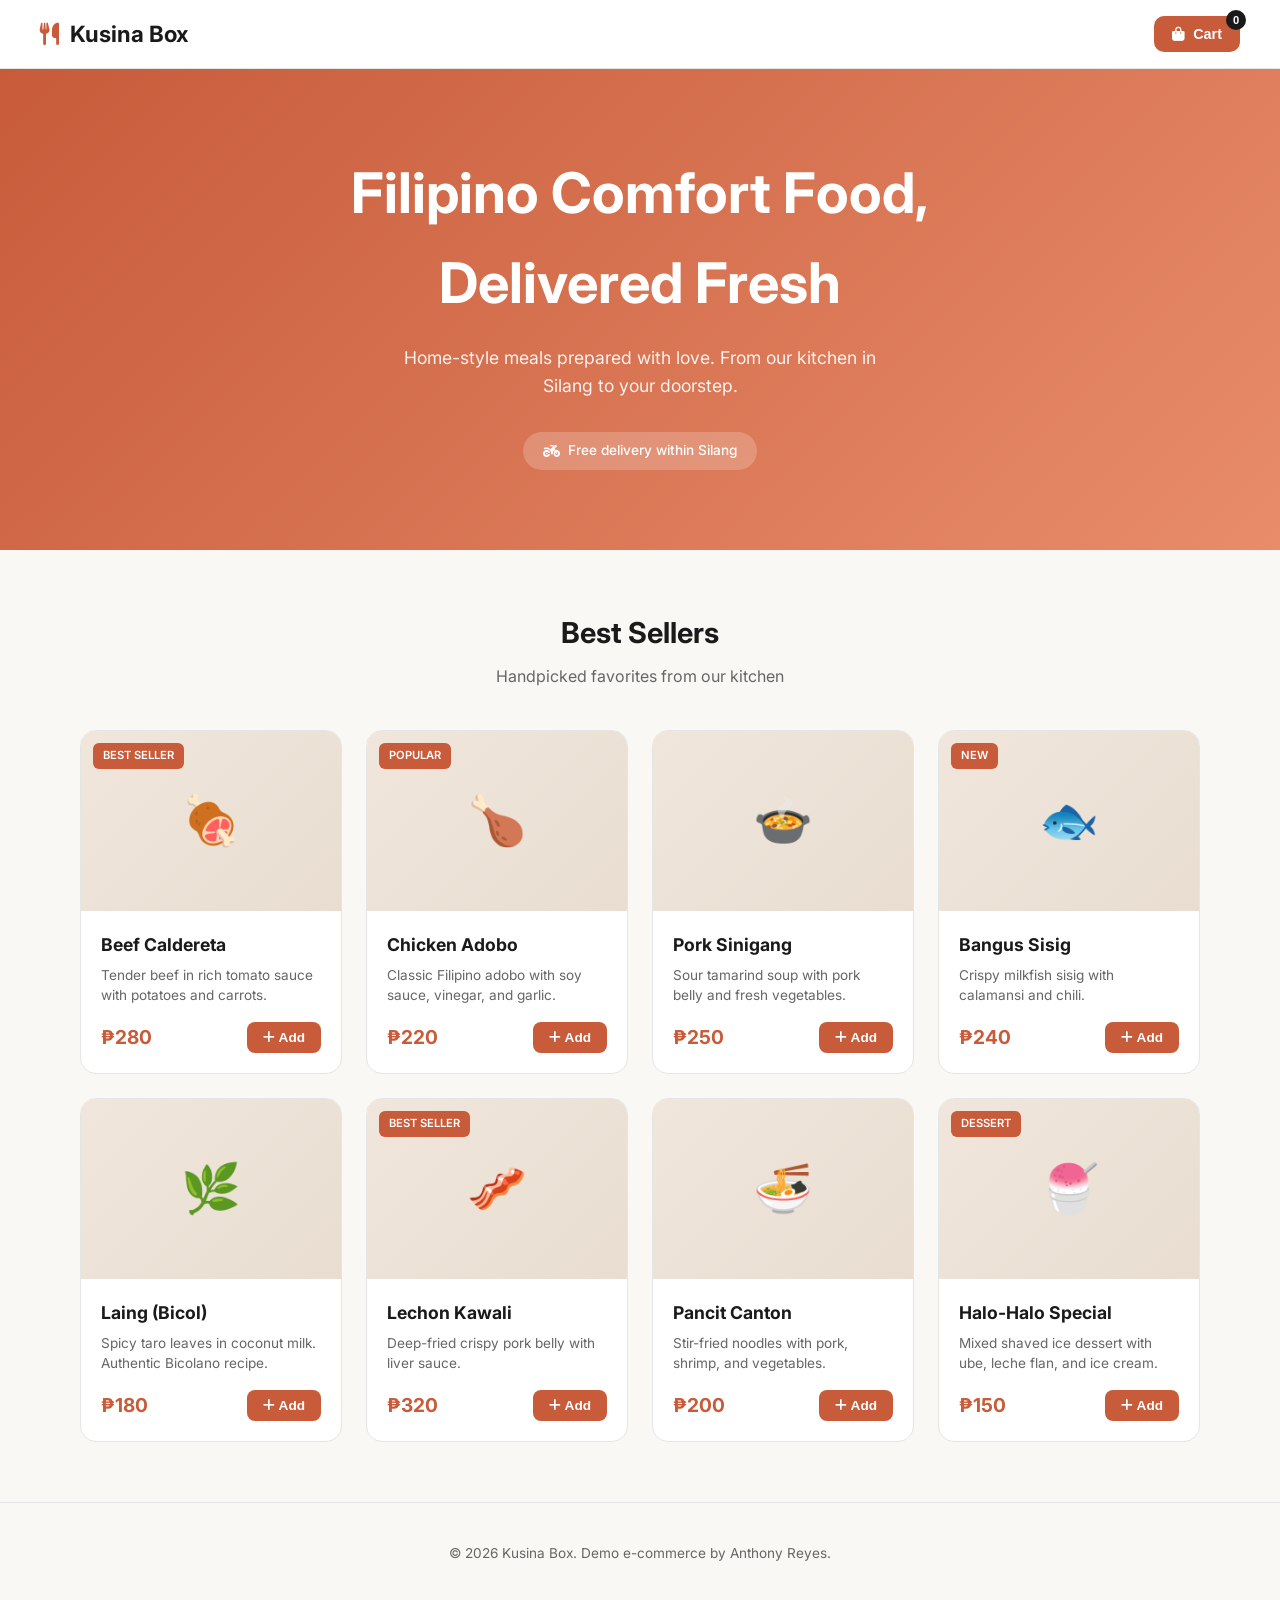
==== kusina-ph/index.html @ 21d53017 "Add 3 portfolio projects: Silang Brew, TaskFlow, Kusina Box" ====
<!DOCTYPE html>
<html lang="en">
<head>
    <meta charset="UTF-8">
    <meta name="viewport" content="width=device-width, initial-scale=1.0">
    <title>Kusina Box | Filipino Comfort Food Delivered</title>
    <link href="https://fonts.googleapis.com/css2?family=Inter:wght@300;400;500;600;700&display=swap" rel="stylesheet">
    <link rel="stylesheet" href="https://cdnjs.cloudflare.com/ajax/libs/font-awesome/6.5.1/css/all.min.css">
    <style>
        :root {
            --bg: #faf8f5;
            --card: #ffffff;
            --text: #1a1a1a;
            --text-muted: #666;
            --accent: #c75b3a;
            --accent-hover: #a84a2f;
            --border: #e5e5e5;
            --success: #22c55e;
        }
        * { margin: 0; padding: 0; box-sizing: border-box; }
        body {
            font-family: 'Inter', sans-serif;
            background: var(--bg);
            color: var(--text);
            line-height: 1.6;
        }

        /* Header */
        header {
            position: sticky;
            top: 0;
            z-index: 100;
            background: rgba(255,255,255,0.95);
            backdrop-filter: blur(10px);
            border-bottom: 1px solid var(--border);
            padding: 16px 40px;
            display: flex;
            justify-content: space-between;
            align-items: center;
        }
        .brand {
            font-size: 1.4rem;
            font-weight: 700;
            display: flex;
            align-items: center;
            gap: 10px;
        }
        .brand i { color: var(--accent); }
        .cart-btn {
            position: relative;
            padding: 10px 18px;
            background: var(--accent);
            color: white;
            border: none;
            border-radius: 10px;
            font-size: 0.9rem;
            font-weight: 600;
            cursor: pointer;
            display: flex;
            align-items: center;
            gap: 8px;
            transition: all 0.3s;
        }
        .cart-btn:hover { background: var(--accent-hover); transform: translateY(-1px); }
        .cart-count {
            position: absolute;
            top: -6px; right: -6px;
            width: 20px; height: 20px;
            background: #1a1a1a;
            color: white;
            border-radius: 50%;
            font-size: 0.7rem;
            display: flex;
            align-items: center;
            justify-content: center;
            font-weight: 700;
        }

        /* Hero */
        .hero {
            background: linear-gradient(135deg, #c75b3a 0%, #e88c6a 100%);
            color: white;
            padding: 80px 40px;
            text-align: center;
        }
        .hero h1 {
            font-size: clamp(2rem, 5vw, 3.5rem);
            margin-bottom: 16px;
        }
        .hero p {
            font-size: 1.1rem;
            opacity: 0.9;
            max-width: 500px;
            margin: 0 auto 32px;
        }
        .hero-badge {
            display: inline-flex;
            align-items: center;
            gap: 8px;
            background: rgba(255,255,255,0.2);
            padding: 8px 20px;
            border-radius: 50px;
            font-size: 0.85rem;
            font-weight: 500;
        }

        /* Products */
        .products {
            padding: 60px 40px;
            max-width: 1200px;
            margin: 0 auto;
        }
        .section-title {
            font-size: 1.8rem;
            margin-bottom: 8px;
            text-align: center;
        }
        .section-sub {
            color: var(--text-muted);
            text-align: center;
            margin-bottom: 40px;
        }
        .product-grid {
            display: grid;
            grid-template-columns: repeat(auto-fill, minmax(260px, 1fr));
            gap: 24px;
        }
        .product-card {
            background: var(--card);
            border: 1px solid var(--border);
            border-radius: 16px;
            overflow: hidden;
            transition: all 0.3s;
        }
        .product-card:hover {
            transform: translateY(-4px);
            box-shadow: 0 12px 30px rgba(0,0,0,0.08);
        }
        .product-img {
            height: 180px;
            background: linear-gradient(135deg, #f0e6dc, #e8ddd0);
            display: flex;
            align-items: center;
            justify-content: center;
            font-size: 3rem;
            position: relative;
        }
        .product-tag {
            position: absolute;
            top: 12px; left: 12px;
            background: var(--accent);
            color: white;
            padding: 4px 10px;
            border-radius: 6px;
            font-size: 0.7rem;
            font-weight: 600;
            text-transform: uppercase;
        }
        .product-info { padding: 20px; }
        .product-info h3 {
            font-size: 1.1rem;
            margin-bottom: 6px;
        }
        .product-info p {
            font-size: 0.85rem;
            color: var(--text-muted);
            margin-bottom: 16px;
            line-height: 1.5;
        }
        .product-footer {
            display: flex;
            justify-content: space-between;
            align-items: center;
        }
        .price {
            font-size: 1.2rem;
            font-weight: 700;
            color: var(--accent);
        }
        .add-btn {
            padding: 8px 16px;
            background: var(--accent);
            color: white;
            border: none;
            border-radius: 8px;
            font-size: 0.85rem;
            font-weight: 600;
            cursor: pointer;
            transition: all 0.3s;
        }
        .add-btn:hover { background: var(--accent-hover); }
        .add-btn.added {
            background: var(--success);
            pointer-events: none;
        }

        /* Cart Sidebar */
        .cart-overlay {
            position: fixed;
            inset: 0;
            background: rgba(0,0,0,0.4);
            z-index: 200;
            opacity: 0;
            visibility: hidden;
            transition: all 0.3s;
        }
        .cart-overlay.active { opacity: 1; visibility: visible; }
        .cart-sidebar {
            position: fixed;
            top: 0; right: 0;
            width: 380px;
            max-width: 90vw;
            height: 100vh;
            background: white;
            z-index: 201;
            transform: translateX(100%);
            transition: transform 0.4s cubic-bezier(0.16, 1, 0.3, 1);
            display: flex;
            flex-direction: column;
        }
        .cart-sidebar.active { transform: translateX(0); }
        .cart-header {
            padding: 24px;
            border-bottom: 1px solid var(--border);
            display: flex;
            justify-content: space-between;
            align-items: center;
        }
        .cart-header h2 { font-size: 1.2rem; }
        .close-cart {
            width: 36px; height: 36px;
            border-radius: 50%;
            border: 1px solid var(--border);
            background: none;
            cursor: pointer;
            display: flex;
            align-items: center;
            justify-content: center;
            transition: all 0.3s;
        }
        .close-cart:hover { background: var(--bg); }
        .cart-items {
            flex: 1;
            overflow-y: auto;
            padding: 20px;
        }
        .cart-empty {
            text-align: center;
            padding: 60px 20px;
            color: var(--text-muted);
        }
        .cart-empty i { font-size: 3rem; margin-bottom: 16px; opacity: 0.4; }
        .cart-item {
            display: flex;
            gap: 14px;
            padding: 16px;
            background: var(--bg);
            border-radius: 12px;
            margin-bottom: 12px;
        }
        .cart-item-img {
            width: 60px; height: 60px;
            background: linear-gradient(135deg, #f0e6dc, #e8ddd0);
            border-radius: 10px;
            display: flex;
            align-items: center;
            justify-content: center;
            font-size: 1.5rem;
            flex-shrink: 0;
        }
        .cart-item-info { flex: 1; }
        .cart-item-info h4 { font-size: 0.95rem; margin-bottom: 4px; }
        .cart-item-info .item-price { color: var(--accent); font-weight: 600; font-size: 0.9rem; }
        .qty-controls {
            display: flex;
            align-items: center;
            gap: 10px;
            margin-top: 8px;
        }
        .qty-btn {
            width: 28px; height: 28px;
            border: 1px solid var(--border);
            background: white;
            border-radius: 6px;
            cursor: pointer;
            display: flex;
            align-items: center;
            justify-content: center;
            font-size: 0.8rem;
        }
        .qty-btn:hover { background: var(--bg); }
        .remove-btn {
            color: #ef4444;
            background: none;
            border: none;
            cursor: pointer;
            font-size: 0.8rem;
            margin-top: 4px;
        }
        .cart-footer {
            padding: 24px;
            border-top: 1px solid var(--border);
        }
        .cart-total {
            display: flex;
            justify-content: space-between;
            margin-bottom: 16px;
            font-size: 1.1rem;
            font-weight: 700;
        }
        .checkout-btn {
            width: 100%;
            padding: 14px;
            background: var(--accent);
            color: white;
            border: none;
            border-radius: 12px;
            font-size: 1rem;
            font-weight: 600;
            cursor: pointer;
            transition: all 0.3s;
        }
        .checkout-btn:hover { background: var(--accent-hover); }

        /* Checkout Modal */
        .checkout-modal {
            position: fixed;
            inset: 0;
            z-index: 300;
            display: flex;
            align-items: center;
            justify-content: center;
            opacity: 0;
            visibility: hidden;
            transition: all 0.3s;
        }
        .checkout-modal.active { opacity: 1; visibility: visible; }
        .checkout-modal .overlay {
            position: absolute;
            inset: 0;
            background: rgba(0,0,0,0.5);
        }
        .checkout-content {
            position: relative;
            background: white;
            border-radius: 20px;
            width: 90%;
            max-width: 480px;
            max-height: 90vh;
            overflow-y: auto;
            padding: 32px;
            transform: scale(0.95);
            transition: transform 0.3s;
        }
        .checkout-modal.active .checkout-content { transform: scale(1); }
        .checkout-content h2 { margin-bottom: 24px; }
        .form-group {
            margin-bottom: 16px;
        }
        .form-group label {
            display: block;
            font-size: 0.85rem;
            font-weight: 500;
            margin-bottom: 6px;
            color: var(--text-muted);
        }
        .form-group input {
            width: 100%;
            padding: 12px 14px;
            border: 1px solid var(--border);
            border-radius: 10px;
            font-size: 1rem;
            outline: none;
            transition: border-color 0.3s;
        }
        .form-group input:focus { border-color: var(--accent); }
        .form-row {
            display: grid;
            grid-template-columns: 1fr 1fr;
            gap: 12px;
        }
        .success-msg {
            text-align: center;
            padding: 40px 20px;
        }
        .success-msg i {
            font-size: 4rem;
            color: var(--success);
            margin-bottom: 16px;
        }
        .success-msg h3 { margin-bottom: 8px; }
        .success-msg p { color: var(--text-muted); }

        footer {
            text-align: center;
            padding: 40px;
            color: var(--text-muted);
            font-size: 0.85rem;
            border-top: 1px solid var(--border);
        }

        @media (max-width: 640px) {
            header { padding: 16px 20px; }
            .hero { padding: 60px 20px; }
            .products { padding: 40px 20px; }
            .form-row { grid-template-columns: 1fr; }
        }
    </style>
<base target="_blank">
</head>
<body>
    <header>
        <div class="brand"><i class="fas fa-utensils"></i> Kusina Box</div>
        <button class="cart-btn" onclick="toggleCart()">
            <i class="fas fa-shopping-bag"></i>
            <span>Cart</span>
            <span class="cart-count" id="cartCount">0</span>
        </button>
    </header>

    <section class="hero">
        <h1>Filipino Comfort Food,<br>Delivered Fresh</h1>
        <p>Home-style meals prepared with love. From our kitchen in Silang to your doorstep.</p>
        <div class="hero-badge">
            <i class="fas fa-motorcycle"></i> Free delivery within Silang
        </div>
    </section>

    <section class="products">
        <h2 class="section-title">Best Sellers</h2>
        <p class="section-sub">Handpicked favorites from our kitchen</p>
        <div class="product-grid" id="productGrid"></div>
    </section>

    <footer>
        <p>© 2026 Kusina Box. Demo e-commerce by Anthony Reyes.</p>
    </footer>

    <!-- Cart Sidebar -->
    <div class="cart-overlay" id="cartOverlay" onclick="toggleCart()"></div>
    <div class="cart-sidebar" id="cartSidebar">
        <div class="cart-header">
            <h2>Your Order</h2>
            <button class="close-cart" onclick="toggleCart()"><i class="fas fa-times"></i></button>
        </div>
        <div class="cart-items" id="cartItems">
            <div class="cart-empty">
                <i class="fas fa-shopping-basket"></i>
                <p>Your cart is empty</p>
            </div>
        </div>
        <div class="cart-footer" id="cartFooter" style="display:none;">
            <div class="cart-total">
                <span>Total</span>
                <span id="cartTotal">₱0</span>
            </div>
            <button class="checkout-btn" onclick="openCheckout()">Proceed to Checkout</button>
        </div>
    </div>

    <!-- Checkout Modal -->
    <div class="checkout-modal" id="checkoutModal">
        <div class="overlay" onclick="closeCheckout()"></div>
        <div class="checkout-content" id="checkoutContent">
            <h2>Checkout</h2>
            <form id="checkoutForm" onsubmit="placeOrder(event)">
                <div class="form-group">
                    <label>Full Name</label>
                    <input type="text" required placeholder="Juan Dela Cruz">
                </div>
                <div class="form-group">
                    <label>Phone Number</label>
                    <input type="tel" required placeholder="0917 123 4567">
                </div>
                <div class="form-group">
                    <label>Delivery Address</label>
                    <input type="text" required placeholder="Brgy. Balite, Silang, Cavite">
                </div>
                <div class="form-row">
                    <div class="form-group">
                        <label>City</label>
                        <input type="text" value="Silang" readonly>
                    </div>
                    <div class="form-group">
                        <label>Postal Code</label>
                        <input type="text" placeholder="4118">
                    </div>
                </div>
                <button type="submit" class="checkout-btn" style="margin-top:8px;">Place Order</button>
            </form>
        </div>
    </div>

    <script>
        const products = [
            { id: 1, name: 'Beef Caldereta', desc: 'Tender beef in rich tomato sauce with potatoes and carrots.', price: 280, icon: '🍖', tag: 'Best Seller' },
            { id: 2, name: 'Chicken Adobo', desc: 'Classic Filipino adobo with soy sauce, vinegar, and garlic.', price: 220, icon: '🍗', tag: 'Popular' },
            { id: 3, name: 'Pork Sinigang', desc: 'Sour tamarind soup with pork belly and fresh vegetables.', price: 250, icon: '🍲', tag: null },
            { id: 4, name: 'Bangus Sisig', desc: 'Crispy milkfish sisig with calamansi and chili.', price: 240, icon: '🐟', tag: 'New' },
            { id: 5, name: 'Laing (Bicol)', desc: 'Spicy taro leaves in coconut milk. Authentic Bicolano recipe.', price: 180, icon: '🌿', tag: null },
            { id: 6, name: 'Lechon Kawali', desc: 'Deep-fried crispy pork belly with liver sauce.', price: 320, icon: '🥓', tag: 'Best Seller' },
            { id: 7, name: 'Pancit Canton', desc: 'Stir-fried noodles with pork, shrimp, and vegetables.', price: 200, icon: '🍜', tag: null },
            { id: 8, name: 'Halo-Halo Special', desc: 'Mixed shaved ice dessert with ube, leche flan, and ice cream.', price: 150, icon: '🍧', tag: 'Dessert' }
        ];

        let cart = JSON.parse(localStorage.getItem('kusina_cart')) || [];

        function saveCart() {
            localStorage.setItem('kusina_cart', JSON.stringify(cart));
        }

        function renderProducts() {
            const grid = document.getElementById('productGrid');
            grid.innerHTML = products.map(p => {
                const inCart = cart.find(c => c.id === p.id);
                return `
                    <div class="product-card">
                        <div class="product-img">
                            ${p.tag ? `<span class="product-tag">${p.tag}</span>` : ''}
                            <span style="font-size:3rem;">${p.icon}</span>
                        </div>
                        <div class="product-info">
                            <h3>${p.name}</h3>
                            <p>${p.desc}</p>
                            <div class="product-footer">
                                <span class="price">₱${p.price}</span>
                                <button class="add-btn ${inCart ? 'added' : ''}" onclick="addToCart(${p.id})" id="btn-${p.id}">
                                    ${inCart ? '<i class="fas fa-check"></i> Added' : '<i class="fas fa-plus"></i> Add'}
                                </button>
                            </div>
                        </div>
                    </div>
                `;
            }).join('');
        }

        function addToCart(id) {
            const product = products.find(p => p.id === id);
            const existing = cart.find(c => c.id === id);
            if (existing) {
                existing.qty++;
            } else {
                cart.push({ ...product, qty: 1 });
            }
            saveCart();
            updateCartUI();
            const btn = document.getElementById(`btn-${id}`);
            btn.classList.add('added');
            btn.innerHTML = '<i class="fas fa-check"></i> Added';
        }

        function updateQty(id, change) {
            const item = cart.find(c => c.id === id);
            if (item) {
                item.qty += change;
                if (item.qty <= 0) {
                    cart = cart.filter(c => c.id !== id);
                    const btn = document.getElementById(`btn-${id}`);
                    if (btn) {
                        btn.classList.remove('added');
                        btn.innerHTML = '<i class="fas fa-plus"></i> Add';
                    }
                }
            }
            saveCart();
            updateCartUI();
        }

        function removeFromCart(id) {
            cart = cart.filter(c => c.id !== id);
            saveCart();
            updateCartUI();
            const btn = document.getElementById(`btn-${id}`);
            if (btn) {
                btn.classList.remove('added');
                btn.innerHTML = '<i class="fas fa-plus"></i> Add';
            }
        }

        function updateCartUI() {
            const count = cart.reduce((sum, c) => sum + c.qty, 0);
            document.getElementById('cartCount').textContent = count;

            const itemsContainer = document.getElementById('cartItems');
            const footer = document.getElementById('cartFooter');

            if (cart.length === 0) {
                itemsContainer.innerHTML = `
                    <div class="cart-empty">
                        <i class="fas fa-shopping-basket"></i>
                        <p>Your cart is empty</p>
                    </div>`;
                footer.style.display = 'none';
            } else {
                itemsContainer.innerHTML = cart.map(item => `
                    <div class="cart-item">
                        <div class="cart-item-img">${item.icon}</div>
                        <div class="cart-item-info">
                            <h4>${item.name}</h4>
                            <span class="item-price">₱${item.price * item.qty}</span>
                            <div class="qty-controls">
                                <button class="qty-btn" onclick="updateQty(${item.id}, -1)">−</button>
                                <span>${item.qty}</span>
                                <button class="qty-btn" onclick="updateQty(${item.id}, 1)">+</button>
                            </div>
                        </div>
                        <button class="remove-btn" onclick="removeFromCart(${item.id})"><i class="fas fa-trash"></i></button>
                    </div>
                `).join('');
                footer.style.display = 'block';
                const total = cart.reduce((sum, c) => sum + (c.price * c.qty), 0);
                document.getElementById('cartTotal').textContent = '₱' + total.toLocaleString();
            }
        }

        function toggleCart() {
            document.getElementById('cartOverlay').classList.toggle('active');
            document.getElementById('cartSidebar').classList.toggle('active');
        }

        function openCheckout() {
            toggleCart();
            document.getElementById('checkoutModal').classList.add('active');
        }

        function closeCheckout() {
            document.getElementById('checkoutModal').classList.remove('active');
            // Reset form
            document.getElementById('checkoutContent').innerHTML = `
                <h2>Checkout</h2>
                <form id="checkoutForm" onsubmit="placeOrder(event)">
                    <div class="form-group">
                        <label>Full Name</label>
                        <input type="text" required placeholder="Juan Dela Cruz">
                    </div>
                    <div class="form-group">
                        <label>Phone Number</label>
                        <input type="tel" required placeholder="0917 123 4567">
                    </div>
                    <div class="form-group">
                        <label>Delivery Address</label>
                        <input type="text" required placeholder="Brgy. Balite, Silang, Cavite">
                    </div>
                    <div class="form-row">
                        <div class="form-group">
                            <label>City</label>
                            <input type="text" value="Silang" readonly>
                        </div>
                        <div class="form-group">
                            <label>Postal Code</label>
                            <input type="text" placeholder="4118">
                        </div>
                    </div>
                    <button type="submit" class="checkout-btn" style="margin-top:8px;">Place Order</button>
                </form>
            `;
        }

        function placeOrder(e) {
            e.preventDefault();
            const total = cart.reduce((sum, c) => sum + (c.price * c.qty), 0);
            document.getElementById('checkoutContent').innerHTML = `
                <div class="success-msg">
                    <i class="fas fa-check-circle"></i>
                    <h3>Order Placed!</h3>
                    <p>Your ₱${total.toLocaleString()} order is being prepared.<br>Thank you for ordering from Kusina Box!</p>
                </div>
            `;
            cart = [];
            saveCart();
            updateCartUI();
            renderProducts();
            setTimeout(closeCheckout, 3000);
        }

        // Init
        renderProducts();
        updateCartUI();
    </script>
</body>
</html>
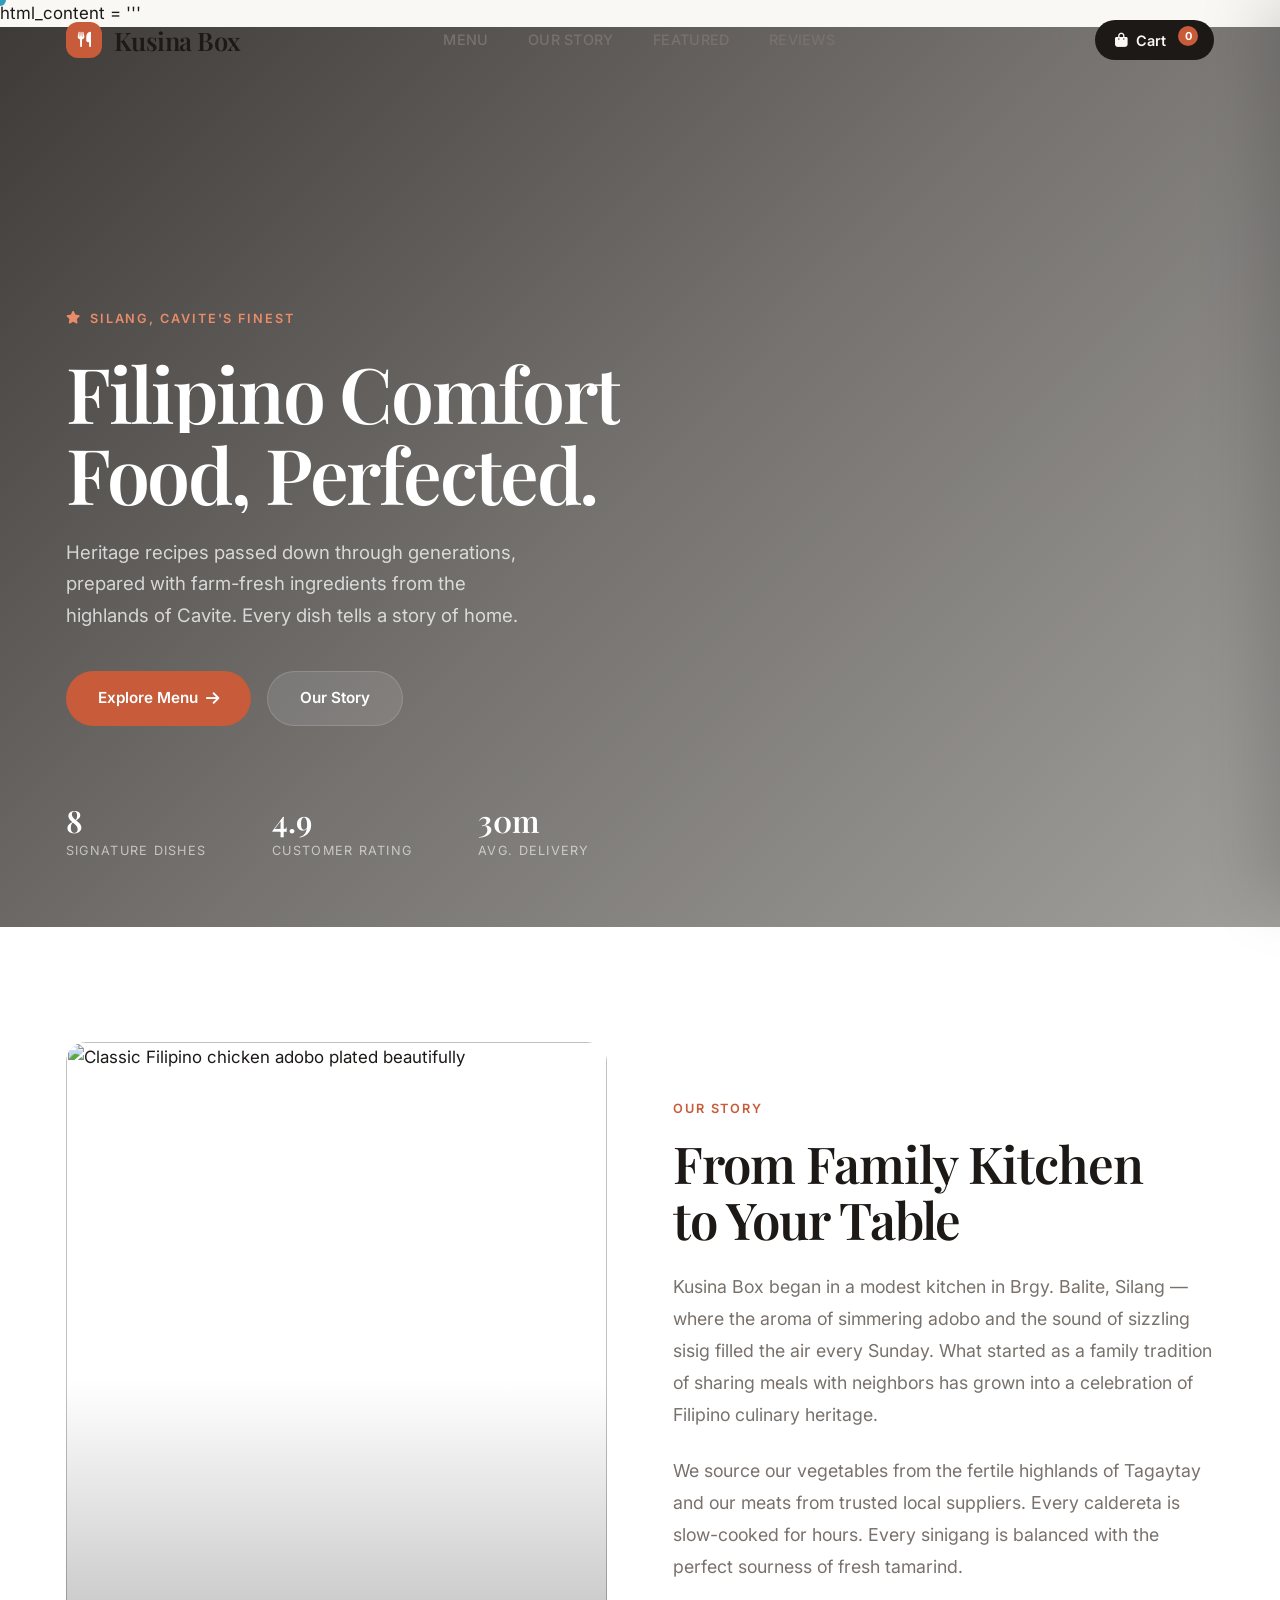
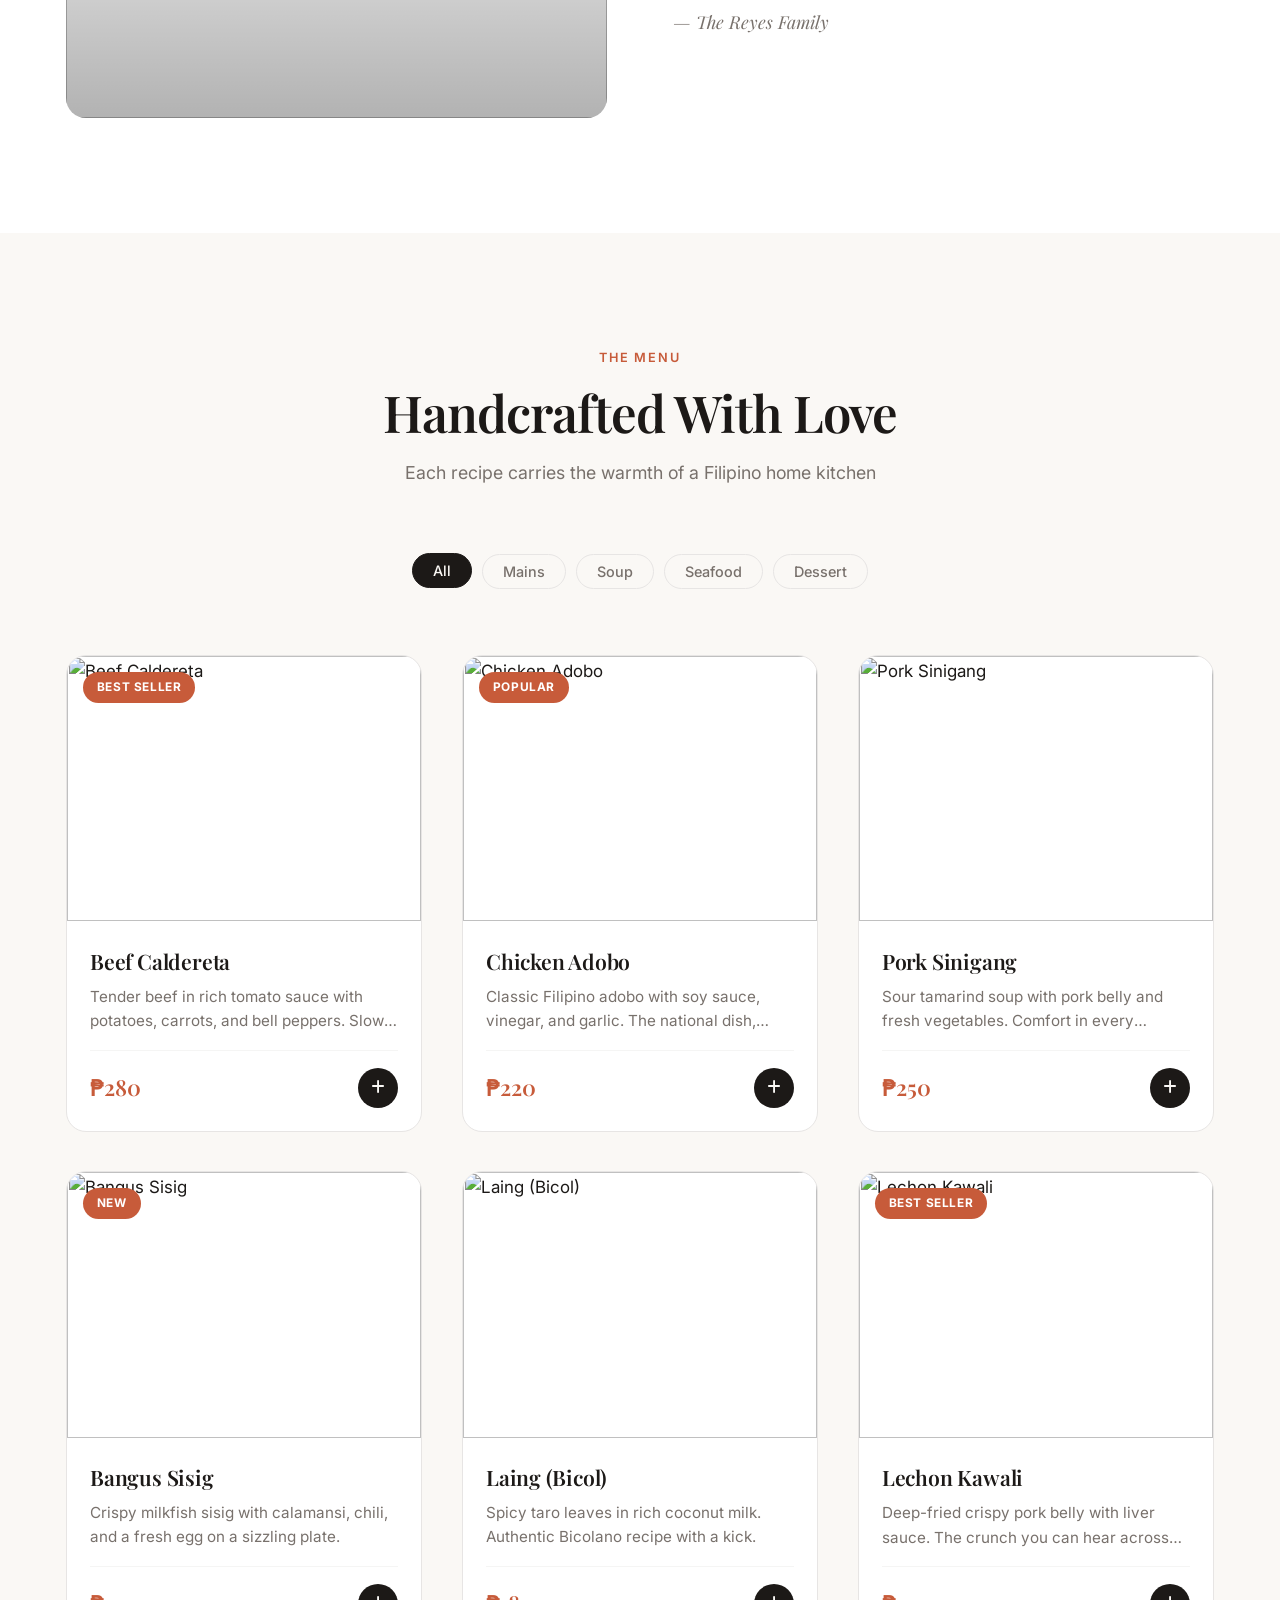
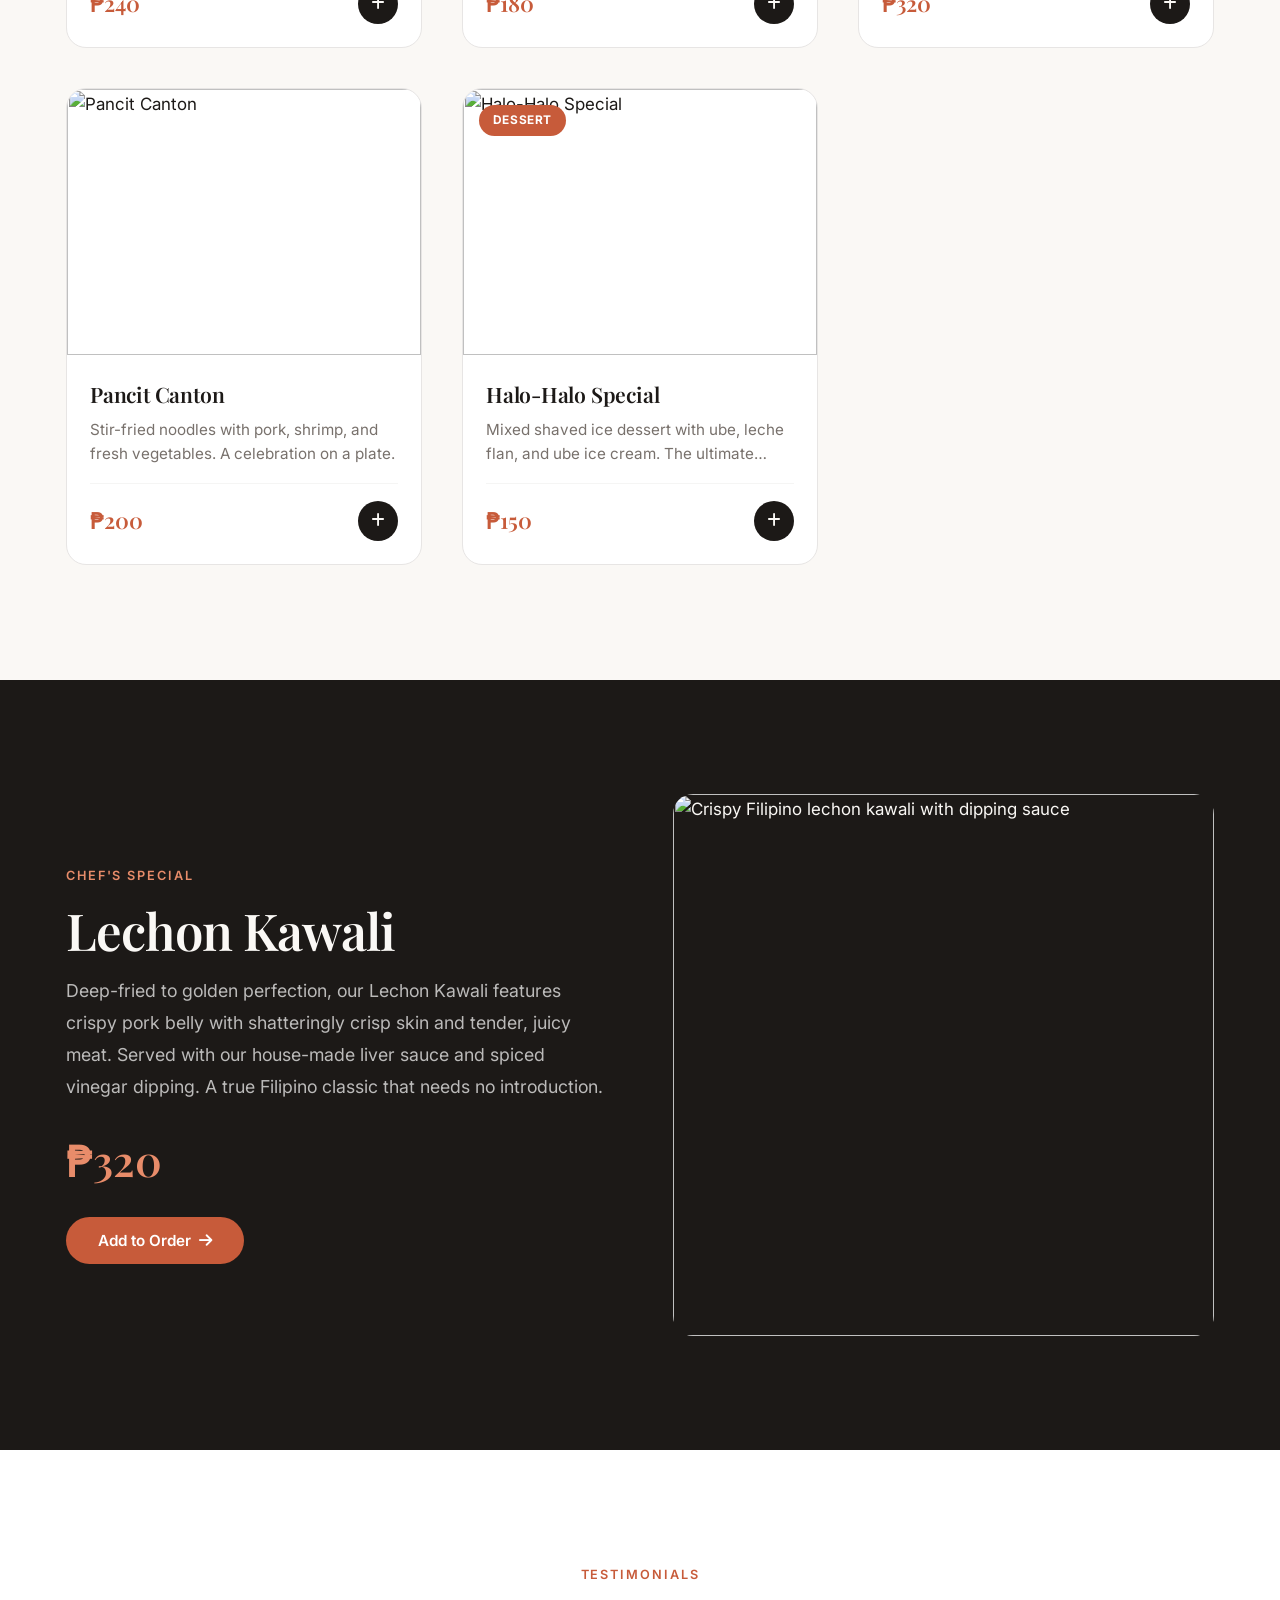
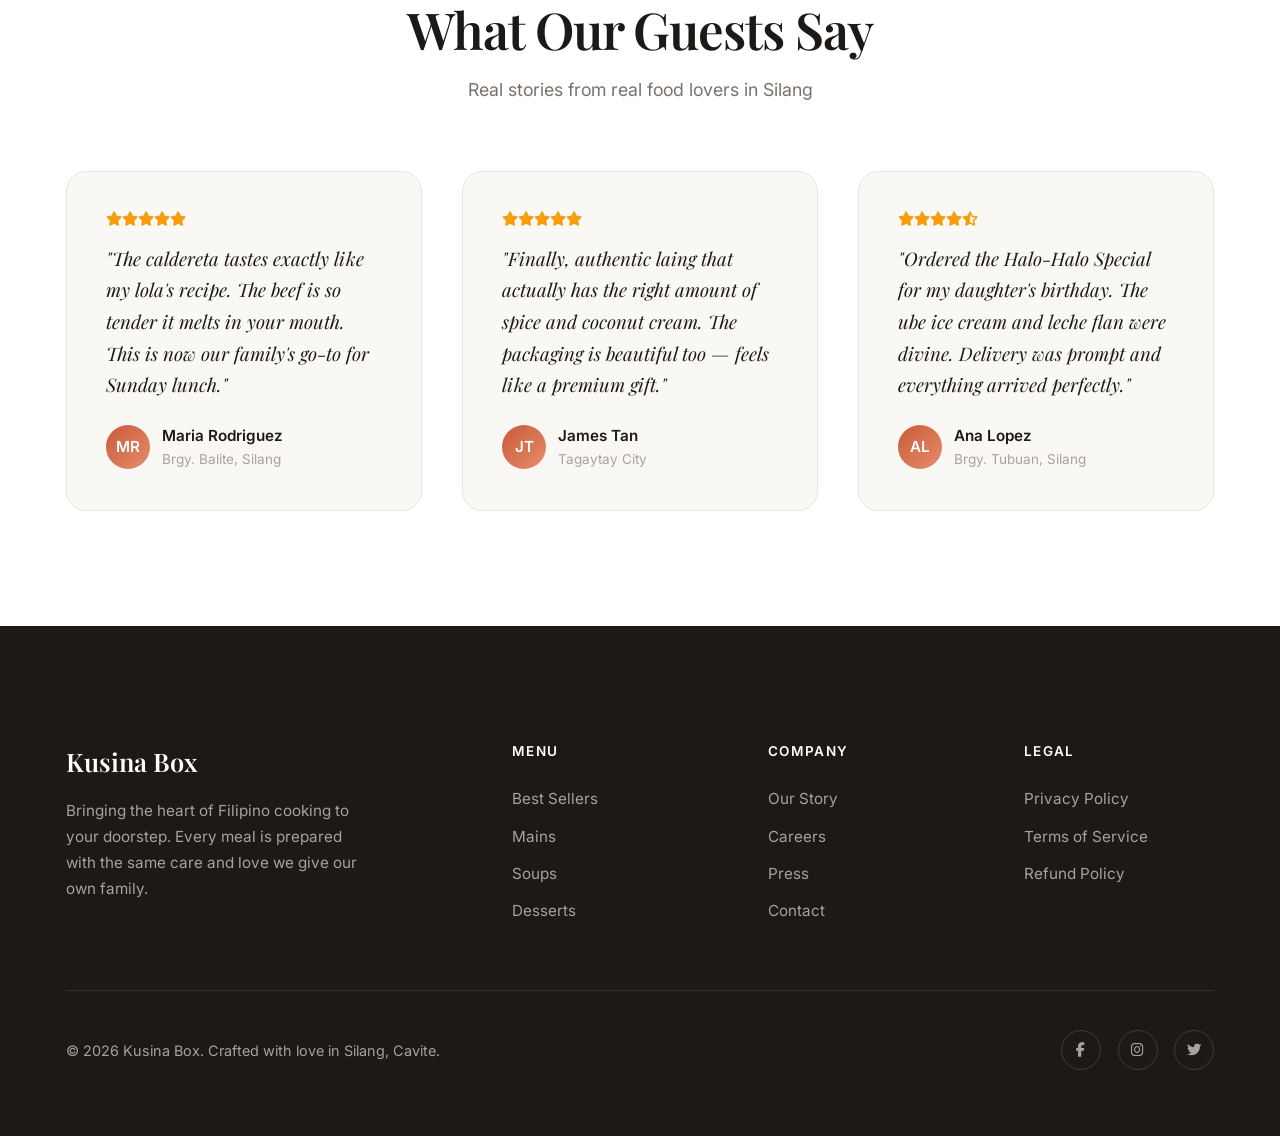
==== commit 03de68ef: "Update portfolio with 3 real projects + new modal data" ====
--- a/kusina-ph/index.html
+++ b/kusina-ph/index.html
@@ -1,328 +1,1393 @@
-<!DOCTYPE html>
-<html lang="en">
+
+html_content = '''<!DOCTYPE html>
+<html lang="en" data-theme="light">
 <head>
     <meta charset="UTF-8">
-    <meta name="viewport" content="width=device-width, initial-scale=1.0">
+    <meta name="viewport" content="width=device-width, initial-scale=1.0, viewport-fit=cover">
+    <meta name="description" content="Kusina Box — Authentic Filipino comfort food, crafted with heritage recipes and delivered fresh from Silang, Cavite.">
+    <meta name="theme-color" content="#c75b3a">
+    
+    <!-- Open Graph -->
+    <meta property="og:title" content="Kusina Box | Filipino Comfort Food Delivered">
+    <meta property="og:description" content="Heritage recipes from Silang, Cavite. Delivered fresh to your doorstep.">
+    <meta property="og:type" content="website">
+    <meta property="og:image" content="https://kimi-web-img.kimi.ai/img/panlasangpinoy.com/25393aef083e5f418d3b6730f402c0ee6dec27bb.jpg">
+    
     <title>Kusina Box | Filipino Comfort Food Delivered</title>
-    <link href="https://fonts.googleapis.com/css2?family=Inter:wght@300;400;500;600;700&display=swap" rel="stylesheet">
+    
+    <link rel="preconnect" href="https://fonts.googleapis.com">
+    <link rel="preconnect" href="https://fonts.gstatic.com" crossorigin>
+    <link href="https://fonts.googleapis.com/css2?family=Playfair+Display:ital,wght@0,400;0,500;0,600;0,700;1,400;1,500&family=Inter:wght@300;400;500;600;700&display=swap" rel="stylesheet">
     <link rel="stylesheet" href="https://cdnjs.cloudflare.com/ajax/libs/font-awesome/6.5.1/css/all.min.css">
+    
+    <script type="application/ld+json">
+    {
+        "@context": "https://schema.org",
+        "@type": "Restaurant",
+        "name": "Kusina Box",
+        "description": "Filipino comfort food delivery from Silang, Cavite",
+        "address": {
+            "@type": "PostalAddress",
+            "addressLocality": "Silang",
+            "addressRegion": "Cavite",
+            "addressCountry": "PH"
+        },
+        "servesCuisine": "Filipino",
+        "priceRange": "₱₱"
+    }
+    </script>
+    
     <style>
+        /* ─── DESIGN TOKENS ─── */
         :root {
-            --bg: #faf8f5;
-            --card: #ffffff;
-            --text: #1a1a1a;
-            --text-muted: #666;
-            --accent: #c75b3a;
-            --accent-hover: #a84a2f;
-            --border: #e5e5e5;
-            --success: #22c55e;
-        }
-        * { margin: 0; padding: 0; box-sizing: border-box; }
+            --font-serif: 'Playfair Display', Georgia, serif;
+            --font-sans: 'Inter', system-ui, sans-serif;
+            
+            --color-bg: #faf8f5;
+            --color-surface: #ffffff;
+            --color-surface-elevated: #ffffff;
+            --color-text: #1c1917;
+            --color-text-secondary: #78716c;
+            --color-text-muted: #a8a29e;
+            --color-accent: #c75b3a;
+            --color-accent-dark: #9c4221;
+            --color-accent-light: #e88c6a;
+            --color-border: #e7e5e4;
+            --color-border-subtle: #f5f5f4;
+            --color-success: #16a34a;
+            --color-error: #dc2626;
+            
+            --shadow-sm: 0 1px 2px 0 rgb(0 0 0 / 0.05);
+            --shadow-md: 0 4px 6px -1px rgb(0 0 0 / 0.05), 0 2px 4px -2px rgb(0 0 0 / 0.05);
+            --shadow-lg: 0 10px 15px -3px rgb(0 0 0 / 0.05), 0 4px 6px -4px rgb(0 0 0 / 0.05);
+            --shadow-xl: 0 20px 25px -5px rgb(0 0 0 / 0.08), 0 8px 10px -6px rgb(0 0 0 / 0.08);
+            --shadow-glow: 0 0 40px -10px var(--color-accent-light);
+            
+            --ease-out-expo: cubic-bezier(0.16, 1, 0.3, 1);
+            --ease-out-quart: cubic-bezier(0.25, 1, 0.5, 1);
+            --ease-in-out-circ: cubic-bezier(0.85, 0, 0.15, 1);
+            
+            --space-xs: clamp(0.5rem, 0.4rem + 0.25vw, 0.75rem);
+            --space-sm: clamp(0.75rem, 0.6rem + 0.5vw, 1rem);
+            --space-md: clamp(1rem, 0.8rem + 0.75vw, 1.5rem);
+            --space-lg: clamp(1.5rem, 1.2rem + 1.5vw, 2.5rem);
+            --space-xl: clamp(2.5rem, 2rem + 2.5vw, 5rem);
+            --space-2xl: clamp(4rem, 3rem + 5vw, 8rem);
+            
+            --radius-sm: 8px;
+            --radius-md: 12px;
+            --radius-lg: 20px;
+            --radius-xl: 28px;
+            --radius-full: 9999px;
+            
+            --header-height: 80px;
+        }
+        
+        [data-theme="dark"] {
+            --color-bg: #0c0a09;
+            --color-surface: #1c1917;
+            --color-surface-elevated: #292524;
+            --color-text: #fafaf9;
+            --color-text-secondary: #a8a29e;
+            --color-text-muted: #78716c;
+            --color-border: #292524;
+            --color-border-subtle: #1c1917;
+            --shadow-sm: 0 1px 2px 0 rgb(0 0 0 / 0.3);
+            --shadow-md: 0 4px 6px -1px rgb(0 0 0 / 0.4), 0 2px 4px -2px rgb(0 0 0 / 0.4);
+            --shadow-lg: 0 10px 15px -3px rgb(0 0 0 / 0.5), 0 4px 6px -4px rgb(0 0 0 / 0.5);
+            --shadow-xl: 0 20px 25px -5px rgb(0 0 0 / 0.6), 0 8px 10px -6px rgb(0 0 0 / 0.6);
+        }
+        
+        /* ─── RESET & BASE ─── */
+        *, *::before, *::after {
+            margin: 0;
+            padding: 0;
+            box-sizing: border-box;
+        }
+        
+        html {
+            scroll-behavior: smooth;
+            font-size: clamp(15px, 0.9rem + 0.2vw, 18px);
+            -webkit-font-smoothing: antialiased;
+            -moz-osx-font-smoothing: grayscale;
+            text-rendering: optimizeLegibility;
+        }
+        
         body {
-            font-family: 'Inter', sans-serif;
-            background: var(--bg);
-            color: var(--text);
+            font-family: var(--font-sans);
+            background: var(--color-bg);
+            color: var(--color-text);
             line-height: 1.6;
-        }
-
-        /* Header */
-        header {
-            position: sticky;
+            overflow-x: hidden;
+            min-height: 100vh;
+        }
+        
+        ::selection {
+            background: var(--color-accent);
+            color: white;
+        }
+        
+        img {
+            max-width: 100%;
+            height: auto;
+            display: block;
+        }
+        
+        a {
+            color: inherit;
+            text-decoration: none;
+        }
+        
+        button {
+            font-family: inherit;
+            cursor: pointer;
+            border: none;
+            background: none;
+        }
+        
+        /* ─── LOADING SCREEN ─── */
+        .loader {
+            position: fixed;
+            inset: 0;
+            z-index: 9999;
+            background: var(--color-bg);
+            display: flex;
+            flex-direction: column;
+            align-items: center;
+            justify-content: center;
+            gap: 24px;
+            transition: opacity 0.8s var(--ease-out-expo), visibility 0.8s;
+        }
+        
+        .loader.hidden {
+            opacity: 0;
+            visibility: hidden;
+            pointer-events: none;
+        }
+        
+        .loader-brand {
+            font-family: var(--font-serif);
+            font-size: 2.5rem;
+            font-weight: 600;
+            letter-spacing: -0.02em;
+            overflow: hidden;
+        }
+        
+        .loader-brand span {
+            display: inline-block;
+            animation: loaderReveal 0.8s var(--ease-out-expo) forwards;
+            opacity: 0;
+            transform: translateY(100%);
+        }
+        
+        .loader-brand span:nth-child(2) { animation-delay: 0.1s; }
+        .loader-brand span:nth-child(3) { animation-delay: 0.2s; }
+        
+        @keyframes loaderReveal {
+            to { opacity: 1; transform: translateY(0); }
+        }
+        
+        .loader-bar {
+            width: 120px;
+            height: 2px;
+            background: var(--color-border);
+            border-radius: var(--radius-full);
+            overflow: hidden;
+            position: relative;
+        }
+        
+        .loader-bar::after {
+            content: '';
+            position: absolute;
+            inset: 0;
+            background: var(--color-accent);
+            transform: translateX(-100%);
+            animation: loaderProgress 1.5s var(--ease-out-expo) forwards;
+        }
+        
+        @keyframes loaderProgress {
+            to { transform: translateX(0); }
+        }
+        
+        /* ─── CUSTOM CURSOR ─── */
+        .cursor {
+            position: fixed;
+            width: 12px;
+            height: 12px;
+            background: var(--color-accent);
+            border-radius: 50%;
+            pointer-events: none;
+            z-index: 10000;
+            mix-blend-mode: difference;
+            transition: transform 0.15s var(--ease-out-expo), width 0.3s, height 0.3s;
+            transform: translate(-50%, -50%);
+        }
+        
+        .cursor.expanded {
+            width: 48px;
+            height: 48px;
+            background: rgba(199, 91, 58, 0.15);
+            mix-blend-mode: normal;
+            border: 1.5px solid var(--color-accent);
+        }
+        
+        @media (pointer: coarse) {
+            .cursor { display: none; }
+        }
+        
+        /* ─── SCROLLBAR ─── */
+        ::-webkit-scrollbar { width: 8px; }
+        ::-webkit-scrollbar-track { background: transparent; }
+        ::-webkit-scrollbar-thumb {
+            background: var(--color-text-muted);
+            border-radius: var(--radius-full);
+        }
+        ::-webkit-scrollbar-thumb:hover { background: var(--color-text-secondary); }
+        
+        /* ─── HEADER ─── */
+        .site-header {
+            position: fixed;
             top: 0;
+            left: 0;
+            right: 0;
+            height: var(--header-height);
             z-index: 100;
-            background: rgba(255,255,255,0.95);
-            backdrop-filter: blur(10px);
-            border-bottom: 1px solid var(--border);
-            padding: 16px 40px;
-            display: flex;
+            display: flex;
+            align-items: center;
             justify-content: space-between;
-            align-items: center;
-        }
+            padding: 0 var(--space-xl);
+            transition: all 0.5s var(--ease-out-expo);
+        }
+        
+        .site-header.scrolled {
+            background: rgba(var(--color-surface-rgb, 255,255,255), 0.8);
+            backdrop-filter: blur(20px) saturate(1.8);
+            -webkit-backdrop-filter: blur(20px) saturate(1.8);
+            border-bottom: 1px solid var(--color-border-subtle);
+            height: 64px;
+        }
+        
+        [data-theme="dark"] .site-header.scrolled {
+            background: rgba(28, 25, 23, 0.85);
+        }
+        
         .brand {
-            font-size: 1.4rem;
-            font-weight: 700;
-            display: flex;
-            align-items: center;
-            gap: 10px;
-        }
-        .brand i { color: var(--accent); }
+            font-family: var(--font-serif);
+            font-size: 1.5rem;
+            font-weight: 600;
+            letter-spacing: -0.02em;
+            display: flex;
+            align-items: center;
+            gap: 12px;
+            position: relative;
+        }
+        
+        .brand-mark {
+            width: 36px;
+            height: 36px;
+            background: var(--color-accent);
+            border-radius: var(--radius-md);
+            display: flex;
+            align-items: center;
+            justify-content: center;
+            color: white;
+            font-size: 0.9rem;
+            transition: transform 0.5s var(--ease-out-expo);
+        }
+        
+        .brand:hover .brand-mark {
+            transform: rotate(-10deg) scale(1.1);
+        }
+        
+        .nav-links {
+            display: flex;
+            align-items: center;
+            gap: var(--space-lg);
+            list-style: none;
+        }
+        
+        .nav-links a {
+            font-size: 0.85rem;
+            font-weight: 500;
+            letter-spacing: 0.02em;
+            text-transform: uppercase;
+            position: relative;
+            padding: 4px 0;
+            color: var(--color-text-secondary);
+            transition: color 0.3s;
+        }
+        
+        .nav-links a::after {
+            content: '';
+            position: absolute;
+            bottom: 0;
+            left: 0;
+            width: 0;
+            height: 1.5px;
+            background: var(--color-accent);
+            transition: width 0.4s var(--ease-out-expo);
+        }
+        
+        .nav-links a:hover {
+            color: var(--color-text);
+        }
+        
+        .nav-links a:hover::after {
+            width: 100%;
+        }
+        
+        .header-actions {
+            display: flex;
+            align-items: center;
+            gap: var(--space-sm);
+        }
+        
+        .theme-toggle {
+            width: 40px;
+            height: 40px;
+            border-radius: var(--radius-full);
+            display: flex;
+            align-items: center;
+            justify-content: center;
+            color: var(--color-text-secondary);
+            transition: all 0.3s;
+            position: relative;
+            overflow: hidden;
+        }
+        
+        .theme-toggle:hover {
+            background: var(--color-border-subtle);
+            color: var(--color-text);
+        }
+        
+        .theme-toggle i {
+            transition: transform 0.5s var(--ease-out-expo), opacity 0.3s;
+            position: absolute;
+        }
+        
+        [data-theme="light"] .theme-toggle .fa-moon { opacity: 1; transform: rotate(0); }
+        [data-theme="light"] .theme-toggle .fa-sun { opacity: 0; transform: rotate(90deg); }
+        [data-theme="dark"] .theme-toggle .fa-moon { opacity: 0; transform: rotate(-90deg); }
+        [data-theme="dark"] .theme-toggle .fa-sun { opacity: 1; transform: rotate(0); }
+        
         .cart-btn {
             position: relative;
-            padding: 10px 18px;
-            background: var(--accent);
+            padding: 10px 20px;
+            background: var(--color-text);
+            color: var(--color-bg);
+            border-radius: var(--radius-full);
+            font-size: 0.85rem;
+            font-weight: 600;
+            display: flex;
+            align-items: center;
+            gap: 8px;
+            transition: all 0.4s var(--ease-out-expo);
+            overflow: hidden;
+        }
+        
+        .cart-btn::before {
+            content: '';
+            position: absolute;
+            inset: 0;
+            background: var(--color-accent);
+            transform: translateY(100%);
+            transition: transform 0.4s var(--ease-out-expo);
+            border-radius: inherit;
+        }
+        
+        .cart-btn:hover::before {
+            transform: translateY(0);
+        }
+        
+        .cart-btn span, .cart-btn i {
+            position: relative;
+            z-index: 1;
+        }
+        
+        .cart-btn:hover {
+            box-shadow: var(--shadow-glow);
+        }
+        
+        .cart-count {
+            position: absolute;
+            top: -4px;
+            right: -4px;
+            width: 20px;
+            height: 20px;
+            background: var(--color-accent);
             color: white;
-            border: none;
-            border-radius: 10px;
+            border-radius: 50%;
+            font-size: 0.65rem;
+            font-weight: 700;
+            display: flex;
+            align-items: center;
+            justify-content: center;
+            z-index: 2;
+            transition: transform 0.3s var(--ease-out-expo);
+        }
+        
+        .cart-count.bump {
+            animation: cartBump 0.4s var(--ease-out-expo);
+        }
+        
+        @keyframes cartBump {
+            0% { transform: scale(1); }
+            50% { transform: scale(1.4); }
+            100% { transform: scale(1); }
+        }
+        
+        .mobile-menu-btn {
+            display: none;
+            width: 40px;
+            height: 40px;
+            flex-direction: column;
+            align-items: center;
+            justify-content: center;
+            gap: 5px;
+        }
+        
+        .mobile-menu-btn span {
+            display: block;
+            width: 22px;
+            height: 2px;
+            background: var(--color-text);
+            transition: all 0.4s var(--ease-out-expo);
+            border-radius: 2px;
+        }
+        
+        .mobile-menu-btn.active span:nth-child(1) {
+            transform: translateY(7px) rotate(45deg);
+        }
+        
+        .mobile-menu-btn.active span:nth-child(2) {
+            opacity: 0;
+            transform: scaleX(0);
+        }
+        
+        .mobile-menu-btn.active span:nth-child(3) {
+            transform: translateY(-7px) rotate(-45deg);
+        }
+        
+        /* ─── HERO ─── */
+        .hero {
+            position: relative;
+            min-height: 100vh;
+            min-height: 100dvh;
+            display: flex;
+            align-items: center;
+            overflow: hidden;
+            padding: var(--header-height) var(--space-xl) 0;
+        }
+        
+        .hero-bg {
+            position: absolute;
+            inset: 0;
+            z-index: 0;
+        }
+        
+        .hero-bg img {
+            width: 100%;
+            height: 100%;
+            object-fit: cover;
+            transform: scale(1.1);
+            transition: transform 0.1s linear;
+        }
+        
+        .hero-bg::after {
+            content: '';
+            position: absolute;
+            inset: 0;
+            background: linear-gradient(
+                135deg,
+                rgba(28, 25, 23, 0.85) 0%,
+                rgba(28, 25, 23, 0.6) 50%,
+                rgba(28, 25, 23, 0.4) 100%
+            );
+        }
+        
+        .hero-content {
+            position: relative;
+            z-index: 1;
+            max-width: 700px;
+            color: white;
+            padding: var(--space-2xl) 0;
+        }
+        
+        .hero-eyebrow {
+            display: inline-flex;
+            align-items: center;
+            gap: 8px;
+            font-size: 0.75rem;
+            font-weight: 600;
+            text-transform: uppercase;
+            letter-spacing: 0.15em;
+            color: var(--color-accent-light);
+            margin-bottom: var(--space-md);
+            opacity: 0;
+            transform: translateY(20px);
+        }
+        
+        .hero-eyebrow.revealed {
+            animation: fadeUp 0.8s var(--ease-out-expo) forwards;
+        }
+        
+        .hero h1 {
+            font-family: var(--font-serif);
+            font-size: clamp(2.8rem, 6vw, 5rem);
+            font-weight: 600;
+            line-height: 1.05;
+            letter-spacing: -0.03em;
+            margin-bottom: var(--space-md);
+        }
+        
+        .hero h1 .line {
+            display: block;
+            overflow: hidden;
+        }
+        
+        .hero h1 .line span {
+            display: block;
+            transform: translateY(110%);
+            transition: transform 1s var(--ease-out-expo);
+        }
+        
+        .hero h1.revealed .line span {
+            transform: translateY(0);
+        }
+        
+        .hero h1 .line:nth-child(2) span {
+            transition-delay: 0.1s;
+        }
+        
+        .hero-desc {
+            font-size: 1.1rem;
+            line-height: 1.7;
+            color: rgba(255,255,255,0.75);
+            max-width: 480px;
+            margin-bottom: var(--space-lg);
+            opacity: 0;
+            transform: translateY(20px);
+        }
+        
+        .hero-desc.revealed {
+            animation: fadeUp 0.8s 0.4s var(--ease-out-expo) forwards;
+        }
+        
+        .hero-actions {
+            display: flex;
+            gap: var(--space-sm);
+            opacity: 0;
+            transform: translateY(20px);
+        }
+        
+        .hero-actions.revealed {
+            animation: fadeUp 0.8s 0.6s var(--ease-out-expo) forwards;
+        }
+        
+        .btn-primary {
+            padding: 14px 32px;
+            background: var(--color-accent);
+            color: white;
+            border-radius: var(--radius-full);
             font-size: 0.9rem;
             font-weight: 600;
-            cursor: pointer;
-            display: flex;
+            display: inline-flex;
             align-items: center;
             gap: 8px;
-            transition: all 0.3s;
-        }
-        .cart-btn:hover { background: var(--accent-hover); transform: translateY(-1px); }
-        .cart-count {
+            transition: all 0.4s var(--ease-out-expo);
+            position: relative;
+            overflow: hidden;
+        }
+        
+        .btn-primary::after {
+            content: '';
             position: absolute;
-            top: -6px; right: -6px;
-            width: 20px; height: 20px;
-            background: #1a1a1a;
+            inset: 0;
+            background: linear-gradient(135deg, var(--color-accent-light), var(--color-accent));
+            opacity: 0;
+            transition: opacity 0.4s;
+        }
+        
+        .btn-primary:hover {
+            transform: translateY(-2px);
+            box-shadow: var(--shadow-glow);
+        }
+        
+        .btn-primary:hover::after {
+            opacity: 1;
+        }
+        
+        .btn-primary span, .btn-primary i {
+            position: relative;
+            z-index: 1;
+        }
+        
+        .btn-ghost {
+            padding: 14px 32px;
+            background: rgba(255,255,255,0.1);
             color: white;
-            border-radius: 50%;
-            font-size: 0.7rem;
-            display: flex;
-            align-items: center;
+            border-radius: var(--radius-full);
+            font-size: 0.9rem;
+            font-weight: 600;
+            backdrop-filter: blur(10px);
+            border: 1px solid rgba(255,255,255,0.15);
+            transition: all 0.4s var(--ease-out-expo);
+        }
+        
+        .btn-ghost:hover {
+            background: rgba(255,255,255,0.2);
+            transform: translateY(-2px);
+        }
+        
+        .hero-stats {
+            position: absolute;
+            bottom: var(--space-xl);
+            left: var(--space-xl);
+            right: var(--space-xl);
+            z-index: 1;
+            display: flex;
+            gap: var(--space-xl);
+            color: white;
+            opacity: 0;
+            transform: translateY(20px);
+        }
+        
+        .hero-stats.revealed {
+            animation: fadeUp 0.8s 0.8s var(--ease-out-expo) forwards;
+        }
+        
+        .stat-item {
+            display: flex;
+            flex-direction: column;
+            gap: 4px;
+        }
+        
+        .stat-value {
+            font-family: var(--font-serif);
+            font-size: 1.8rem;
+            font-weight: 600;
+            line-height: 1;
+        }
+        
+        .stat-label {
+            font-size: 0.75rem;
+            text-transform: uppercase;
+            letter-spacing: 0.1em;
+            opacity: 0.6;
+        }
+        
+        @keyframes fadeUp {
+            to {
+                opacity: 1;
+                transform: translateY(0);
+            }
+        }
+        
+        /* ─── SECTIONS ─── */
+        section {
+            padding: var(--space-2xl) var(--space-xl);
+        }
+        
+        .container {
+            max-width: 1280px;
+            margin: 0 auto;
+        }
+        
+        .section-header {
+            text-align: center;
+            max-width: 600px;
+            margin: 0 auto var(--space-xl);
+        }
+        
+        .section-eyebrow {
+            display: inline-block;
+            font-size: 0.75rem;
+            font-weight: 600;
+            text-transform: uppercase;
+            letter-spacing: 0.15em;
+            color: var(--color-accent);
+            margin-bottom: var(--space-sm);
+        }
+        
+        .section-title {
+            font-family: var(--font-serif);
+            font-size: clamp(2rem, 4vw, 3rem);
+            font-weight: 600;
+            line-height: 1.1;
+            letter-spacing: -0.02em;
+            margin-bottom: var(--space-sm);
+        }
+        
+        .section-subtitle {
+            color: var(--color-text-secondary);
+            font-size: 1.05rem;
+            line-height: 1.7;
+        }
+        
+        /* ─── STORY ─── */
+        .story {
+            background: var(--color-surface);
+            position: relative;
+            overflow: hidden;
+        }
+        
+        .story-grid {
+            display: grid;
+            grid-template-columns: 1fr 1fr;
+            gap: var(--space-xl);
+            align-items: center;
+        }
+        
+        .story-image {
+            position: relative;
+            border-radius: var(--radius-lg);
+            overflow: hidden;
+            aspect-ratio: 4/5;
+        }
+        
+        .story-image img {
+            width: 100%;
+            height: 100%;
+            object-fit: cover;
+            transition: transform 1.2s var(--ease-out-expo);
+        }
+        
+        .story-image:hover img {
+            transform: scale(1.05);
+        }
+        
+        .story-image::after {
+            content: '';
+            position: absolute;
+            inset: 0;
+            background: linear-gradient(to top, rgba(0,0,0,0.3), transparent 50%);
+        }
+        
+        .story-content {
+            padding: var(--space-lg) 0;
+        }
+        
+        .story-content .section-title {
+            text-align: left;
+            margin-bottom: var(--space-md);
+        }
+        
+        .story-content p {
+            color: var(--color-text-secondary);
+            line-height: 1.8;
+            margin-bottom: var(--space-md);
+            font-size: 1.05rem;
+        }
+        
+        .story-signature {
+            font-family: var(--font-serif);
+            font-style: italic;
+            font-size: 1.2rem;
+            color: var(--color-accent);
+        }
+        
+        /* ─── MENU ─── */
+        .menu {
+            position: relative;
+        }
+        
+        .menu-filters {
+            display: flex;
             justify-content: center;
-            font-weight: 700;
-        }
-
-        /* Hero */
-        .hero {
-            background: linear-gradient(135deg, #c75b3a 0%, #e88c6a 100%);
-            color: white;
-            padding: 80px 40px;
-            text-align: center;
-        }
-        .hero h1 {
-            font-size: clamp(2rem, 5vw, 3.5rem);
-            margin-bottom: 16px;
-        }
-        .hero p {
-            font-size: 1.1rem;
-            opacity: 0.9;
-            max-width: 500px;
-            margin: 0 auto 32px;
-        }
-        .hero-badge {
-            display: inline-flex;
-            align-items: center;
-            gap: 8px;
-            background: rgba(255,255,255,0.2);
+            gap: var(--space-xs);
+            margin-bottom: var(--space-xl);
+            flex-wrap: wrap;
+        }
+        
+        .filter-btn {
             padding: 8px 20px;
-            border-radius: 50px;
+            border-radius: var(--radius-full);
             font-size: 0.85rem;
             font-weight: 500;
-        }
-
-        /* Products */
-        .products {
-            padding: 60px 40px;
-            max-width: 1200px;
-            margin: 0 auto;
-        }
-        .section-title {
-            font-size: 1.8rem;
-            margin-bottom: 8px;
-            text-align: center;
-        }
-        .section-sub {
-            color: var(--text-muted);
-            text-align: center;
-            margin-bottom: 40px;
-        }
+            color: var(--color-text-secondary);
+            background: transparent;
+            border: 1px solid var(--color-border);
+            transition: all 0.4s var(--ease-out-expo);
+        }
+        
+        .filter-btn:hover, .filter-btn.active {
+            background: var(--color-text);
+            color: var(--color-bg);
+            border-color: var(--color-text);
+            transform: translateY(-1px);
+        }
+        
         .product-grid {
             display: grid;
-            grid-template-columns: repeat(auto-fill, minmax(260px, 1fr));
-            gap: 24px;
-        }
+            grid-template-columns: repeat(auto-fill, minmax(300px, 1fr));
+            gap: var(--space-lg);
+        }
+        
         .product-card {
-            background: var(--card);
-            border: 1px solid var(--border);
-            border-radius: 16px;
+            background: var(--color-surface);
+            border-radius: var(--radius-lg);
             overflow: hidden;
-            transition: all 0.3s;
-        }
+            border: 1px solid var(--color-border);
+            transition: all 0.5s var(--ease-out-expo);
+            position: relative;
+            opacity: 0;
+            transform: translateY(40px);
+        }
+        
+        .product-card.revealed {
+            opacity: 1;
+            transform: translateY(0);
+        }
+        
         .product-card:hover {
-            transform: translateY(-4px);
-            box-shadow: 0 12px 30px rgba(0,0,0,0.08);
-        }
-        .product-img {
-            height: 180px;
-            background: linear-gradient(135deg, #f0e6dc, #e8ddd0);
-            display: flex;
-            align-items: center;
-            justify-content: center;
-            font-size: 3rem;
+            transform: translateY(-8px);
+            box-shadow: var(--shadow-xl);
+            border-color: transparent;
+        }
+        
+        .product-image {
             position: relative;
-        }
+            aspect-ratio: 4/3;
+            overflow: hidden;
+        }
+        
+        .product-image img {
+            width: 100%;
+            height: 100%;
+            object-fit: cover;
+            transition: transform 0.8s var(--ease-out-expo);
+        }
+        
+        .product-card:hover .product-image img {
+            transform: scale(1.08);
+        }
+        
         .product-tag {
             position: absolute;
-            top: 12px; left: 12px;
-            background: var(--accent);
+            top: 16px;
+            left: 16px;
+            padding: 6px 14px;
+            background: var(--color-accent);
             color: white;
-            padding: 4px 10px;
-            border-radius: 6px;
+            border-radius: var(--radius-full);
             font-size: 0.7rem;
-            font-weight: 600;
+            font-weight: 700;
             text-transform: uppercase;
-        }
-        .product-info { padding: 20px; }
-        .product-info h3 {
-            font-size: 1.1rem;
-            margin-bottom: 6px;
-        }
-        .product-info p {
-            font-size: 0.85rem;
-            color: var(--text-muted);
-            margin-bottom: 16px;
-            line-height: 1.5;
-        }
-        .product-footer {
-            display: flex;
-            justify-content: space-between;
-            align-items: center;
-        }
-        .price {
-            font-size: 1.2rem;
-            font-weight: 700;
-            color: var(--accent);
-        }
-        .add-btn {
-            padding: 8px 16px;
-            background: var(--accent);
-            color: white;
-            border: none;
-            border-radius: 8px;
+            letter-spacing: 0.05em;
+            z-index: 2;
+        }
+        
+        .product-overlay {
+            position: absolute;
+            inset: 0;
+            background: linear-gradient(to top, rgba(0,0,0,0.6), transparent);
+            opacity: 0;
+            transition: opacity 0.4s;
+            display: flex;
+            align-items: flex-end;
+            justify-content: center;
+            padding: 20px;
+        }
+        
+        .product-card:hover .product-overlay {
+            opacity: 1;
+        }
+        
+        .product-quick-add {
+            padding: 10px 24px;
+            background: white;
+            color: var(--color-text);
+            border-radius: var(--radius-full);
             font-size: 0.85rem;
             font-weight: 600;
-            cursor: pointer;
-            transition: all 0.3s;
-        }
-        .add-btn:hover { background: var(--accent-hover); }
+            transform: translateY(20px);
+            opacity: 0;
+            transition: all 0.4s var(--ease-out-expo);
+        }
+        
+        .product-card:hover .product-quick-add {
+            transform: translateY(0);
+            opacity: 1;
+        }
+        
+        .product-info {
+            padding: var(--space-md);
+        }
+        
+        .product-info h3 {
+            font-family: var(--font-serif);
+            font-size: 1.25rem;
+            font-weight: 600;
+            margin-bottom: 6px;
+            letter-spacing: -0.01em;
+        }
+        
+        .product-info p {
+            font-size: 0.9rem;
+            color: var(--color-text-secondary);
+            line-height: 1.6;
+            margin-bottom: var(--space-sm);
+            display: -webkit-box;
+            -webkit-line-clamp: 2;
+            -webkit-box-orient: vertical;
+            overflow: hidden;
+        }
+        
+        .product-footer {
+            display: flex;
+            justify-content: space-between;
+            align-items: center;
+            padding-top: var(--space-sm);
+            border-top: 1px solid var(--color-border-subtle);
+        }
+        
+        .price {
+            font-family: var(--font-serif);
+            font-size: 1.3rem;
+            font-weight: 600;
+            color: var(--color-accent);
+        }
+        
+        .add-btn {
+            width: 40px;
+            height: 40px;
+            border-radius: var(--radius-full);
+            background: var(--color-text);
+            color: var(--color-bg);
+            display: flex;
+            align-items: center;
+            justify-content: center;
+            font-size: 0.9rem;
+            transition: all 0.4s var(--ease-out-expo);
+            position: relative;
+            overflow: hidden;
+        }
+        
+        .add-btn::before {
+            content: '';
+            position: absolute;
+            inset: 0;
+            background: var(--color-accent);
+            transform: scale(0);
+            border-radius: inherit;
+            transition: transform 0.4s var(--ease-out-expo);
+        }
+        
+        .add-btn:hover::before {
+            transform: scale(1);
+        }
+        
+        .add-btn i {
+            position: relative;
+            z-index: 1;
+            transition: transform 0.3s;
+        }
+        
+        .add-btn:hover i {
+            transform: rotate(90deg);
+        }
+        
         .add-btn.added {
-            background: var(--success);
+            background: var(--color-success);
             pointer-events: none;
         }
-
-        /* Cart Sidebar */
+        
+        .add-btn.added::before {
+            display: none;
+        }
+        
+        .add-btn.added i {
+            transform: none;
+        }
+        
+        /* ─── FEATURED ─── */
+        .featured {
+            background: var(--color-text);
+            color: var(--color-bg);
+            position: relative;
+            overflow: hidden;
+        }
+        
+        .featured-grid {
+            display: grid;
+            grid-template-columns: 1fr 1fr;
+            gap: var(--space-xl);
+            align-items: center;
+        }
+        
+        .featured-content {
+            padding: var(--space-xl) 0;
+        }
+        
+        .featured-content .section-eyebrow {
+            color: var(--color-accent-light);
+        }
+        
+        .featured-content .section-title {
+            color: var(--color-bg);
+            text-align: left;
+        }
+        
+        .featured-content p {
+            color: rgba(255,255,255,0.7);
+            line-height: 1.8;
+            margin-bottom: var(--space-md);
+            font-size: 1.05rem;
+        }
+        
+        .featured-price {
+            font-family: var(--font-serif);
+            font-size: 2.5rem;
+            font-weight: 600;
+            color: var(--color-accent-light);
+            margin-bottom: var(--space-md);
+        }
+        
+        .featured-image {
+            position: relative;
+            border-radius: var(--radius-lg);
+            overflow: hidden;
+            aspect-ratio: 1;
+        }
+        
+        .featured-image img {
+            width: 100%;
+            height: 100%;
+            object-fit: cover;
+        }
+        
+        /* ─── TESTIMONIALS ─── */
+        .testimonials {
+            background: var(--color-surface);
+        }
+        
+        .testimonial-grid {
+            display: grid;
+            grid-template-columns: repeat(3, 1fr);
+            gap: var(--space-lg);
+        }
+        
+        .testimonial-card {
+            padding: var(--space-lg);
+            background: var(--color-bg);
+            border-radius: var(--radius-lg);
+            border: 1px solid var(--color-border);
+            transition: all 0.4s var(--ease-out-expo);
+            opacity: 0;
+            transform: translateY(30px);
+        }
+        
+        .testimonial-card.revealed {
+            opacity: 1;
+            transform: translateY(0);
+        }
+        
+        .testimonial-card:hover {
+            transform: translateY(-4px);
+            box-shadow: var(--shadow-lg);
+        }
+        
+        .testimonial-stars {
+            color: #f59e0b;
+            margin-bottom: var(--space-sm);
+            font-size: 0.85rem;
+        }
+        
+        .testimonial-text {
+            font-family: var(--font-serif);
+            font-style: italic;
+            font-size: 1.1rem;
+            line-height: 1.7;
+            margin-bottom: var(--space-md);
+            color: var(--color-text);
+        }
+        
+        .testimonial-author {
+            display: flex;
+            align-items: center;
+            gap: 12px;
+        }
+        
+        .author-avatar {
+            width: 44px;
+            height: 44px;
+            border-radius: var(--radius-full);
+            background: linear-gradient(135deg, var(--color-accent), var(--color-accent-light));
+            display: flex;
+            align-items: center;
+            justify-content: center;
+            color: white;
+            font-weight: 600;
+            font-size: 0.9rem;
+        }
+        
+        .author-info h4 {
+            font-size: 0.9rem;
+            font-weight: 600;
+        }
+        
+        .author-info p {
+            font-size: 0.8rem;
+            color: var(--color-text-muted);
+        }
+        
+        /* ─── CART SIDEBAR ─── */
         .cart-overlay {
             position: fixed;
             inset: 0;
-            background: rgba(0,0,0,0.4);
+            background: rgba(0,0,0,0.5);
+            backdrop-filter: blur(8px);
             z-index: 200;
             opacity: 0;
             visibility: hidden;
-            transition: all 0.3s;
-        }
-        .cart-overlay.active { opacity: 1; visibility: visible; }
+            transition: all 0.5s var(--ease-out-expo);
+        }
+        
+        .cart-overlay.active {
+            opacity: 1;
+            visibility: visible;
+        }
+        
         .cart-sidebar {
             position: fixed;
-            top: 0; right: 0;
-            width: 380px;
-            max-width: 90vw;
+            top: 0;
+            right: 0;
+            width: 440px;
+            max-width: 100vw;
             height: 100vh;
-            background: white;
+            height: 100dvh;
+            background: var(--color-surface);
             z-index: 201;
             transform: translateX(100%);
-            transition: transform 0.4s cubic-bezier(0.16, 1, 0.3, 1);
+            transition: transform 0.6s var(--ease-out-expo);
             display: flex;
             flex-direction: column;
-        }
-        .cart-sidebar.active { transform: translateX(0); }
+            box-shadow: -20px 0 60px rgba(0,0,0,0.15);
+        }
+        
+        .cart-sidebar.active {
+            transform: translateX(0);
+        }
+        
         .cart-header {
-            padding: 24px;
-            border-bottom: 1px solid var(--border);
+            padding: var(--space-lg);
+            border-bottom: 1px solid var(--color-border);
             display: flex;
             justify-content: space-between;
             align-items: center;
         }
-        .cart-header h2 { font-size: 1.2rem; }
+        
+        .cart-header h2 {
+            font-family: var(--font-serif);
+            font-size: 1.4rem;
+            font-weight: 600;
+        }
+        
         .close-cart {
-            width: 36px; height: 36px;
-            border-radius: 50%;
-            border: 1px solid var(--border);
+            width: 40px;
+            height: 40px;
+            border-radius: var(--radius-full);
+            border: 1px solid var(--color-border);
             background: none;
-            cursor: pointer;
+            color: var(--color-text);
             display: flex;
             align-items: center;
             justify-content: center;
             transition: all 0.3s;
-        }
-        .close-cart:hover { background: var(--bg); }
+            cursor: pointer;
+        }
+        
+        .close-cart:hover {
+            background: var(--color-bg);
+            transform: rotate(90deg);
+        }
+        
         .cart-items {
             flex: 1;
             overflow-y: auto;
-            padding: 20px;
-        }
+            padding: var(--space-md);
+        }
+        
         .cart-empty {
             text-align: center;
-            padding: 60px 20px;
-            color: var(--text-muted);
-        }
-        .cart-empty i { font-size: 3rem; margin-bottom: 16px; opacity: 0.4; }
+            padding: var(--space-2xl) var(--space-md);
+            color: var(--color-text-muted);
+        }
+        
+        .cart-empty i {
+            font-size: 3.5rem;
+            margin-bottom: var(--space-md);
+            opacity: 0.3;
+        }
+        
+        .cart-empty p {
+            font-size: 1.1rem;
+        }
+        
         .cart-item {
             display: flex;
-            gap: 14px;
+            gap: 16px;
             padding: 16px;
-            background: var(--bg);
-            border-radius: 12px;
+            background: var(--color-bg);
+            border-radius: var(--radius-md);
             margin-bottom: 12px;
-        }
+            border: 1px solid var(--color-border-subtle);
+            transition: all 0.3s;
+            animation: slideInRight 0.4s var(--ease-out-expo);
+        }
+        
+        @keyframes slideInRight {
+            from {
+                opacity: 0;
+                transform: translateX(20px);
+            }
+            to {
+                opacity: 1;
+                transform: translateX(0);
+            }
+        }
+        
         .cart-item-img {
-            width: 60px; height: 60px;
-            background: linear-gradient(135deg, #f0e6dc, #e8ddd0);
-            border-radius: 10px;
-            display: flex;
-            align-items: center;
-            justify-content: center;
-            font-size: 1.5rem;
+            width: 72px;
+            height: 72px;
+            border-radius: var(--radius-md);
+            overflow: hidden;
             flex-shrink: 0;
         }
-        .cart-item-info { flex: 1; }
-        .cart-item-info h4 { font-size: 0.95rem; margin-bottom: 4px; }
-        .cart-item-info .item-price { color: var(--accent); font-weight: 600; font-size: 0.9rem; }
+        
+        .cart-item-img img {
+            width: 100%;
+            height: 100%;
+            object-fit: cover;
+        }
+        
+        .cart-item-info {
+            flex: 1;
+            min-width: 0;
+        }
+        
+        .cart-item-info h4 {
+            font-size: 0.95rem;
+            font-weight: 600;
+            margin-bottom: 4px;
+            white-space: nowrap;
+            overflow: hidden;
+            text-overflow: ellipsis;
+        }
+        
+        .item-price {
+            font-family: var(--font-serif);
+            color: var(--color-accent);
+            font-weight: 600;
+            font-size: 1rem;
+        }
+        
         .qty-controls {
             display: flex;
             align-items: center;
             gap: 10px;
             margin-top: 8px;
         }
+        
         .qty-btn {
-            width: 28px; height: 28px;
-            border: 1px solid var(--border);
-            background: white;
-            border-radius: 6px;
-            cursor: pointer;
-            display: flex;
-            align-items: center;
+            width: 28px;
+            height: 28px;
+            border: 1px solid var(--color-border);
+            background: var(--color-surface);
+            border-radius: var(--radius-sm);
+            display: flex;
+                        align-items: center;
             justify-content: center;
             font-size: 0.8rem;
-        }
-        .qty-btn:hover { background: var(--bg); }
+            color: var(--color-text);
+            transition: all 0.2s;
+            cursor: pointer;
+        }
+        
+        .qty-btn:hover {
+            background: var(--color-text);
+            color: var(--color-bg);
+            border-color: var(--color-text);
+        }
+        
         .remove-btn {
-            color: #ef4444;
+            color: var(--color-error);
             background: none;
             border: none;
             cursor: pointer;
-            font-size: 0.8rem;
-            margin-top: 4px;
-        }
+            font-size: 0.85rem;
+            padding: 4px;
+            opacity: 0.6;
+            transition: opacity 0.2s;
+            align-self: flex-start;
+        }
+        
+        .remove-btn:hover {
+            opacity: 1;
+        }
+        
         .cart-footer {
-            padding: 24px;
-            border-top: 1px solid var(--border);
-        }
+            padding: var(--space-lg);
+            border-top: 1px solid var(--color-border);
+            background: var(--color-surface);
+        }
+        
         .cart-total {
             display: flex;
             justify-content: space-between;
-            margin-bottom: 16px;
-            font-size: 1.1rem;
+            margin-bottom: var(--space-md);
+            font-size: 1.2rem;
+        }
+        
+        .cart-total span:first-child {
+            color: var(--color-text-secondary);
+        }
+        
+        .cart-total span:last-child {
+            font-family: var(--font-serif);
             font-weight: 700;
-        }
+            font-size: 1.4rem;
+        }
+        
         .checkout-btn {
             width: 100%;
-            padding: 14px;
-            background: var(--accent);
+            padding: 16px;
+            background: var(--color-accent);
             color: white;
             border: none;
-            border-radius: 12px;
+            border-radius: var(--radius-md);
             font-size: 1rem;
             font-weight: 600;
             cursor: pointer;
-            transition: all 0.3s;
-        }
-        .checkout-btn:hover { background: var(--accent-hover); }
-
-        /* Checkout Modal */
+            transition: all 0.4s var(--ease-out-expo);
+            position: relative;
+            overflow: hidden;
+        }
+        
+        .checkout-btn::before {
+            content: '';
+            position: absolute;
+            inset: 0;
+            background: linear-gradient(135deg, var(--color-accent-light), var(--color-accent));
+            opacity: 0;
+            transition: opacity 0.4s;
+        }
+        
+        .checkout-btn:hover {
+            transform: translateY(-2px);
+            box-shadow: var(--shadow-glow);
+        }
+        
+        .checkout-btn:hover::before {
+            opacity: 1;
+        }
+        
+        .checkout-btn span {
+            position: relative;
+            z-index: 1;
+        }
+        
+        /* ─── CHECKOUT MODAL ─── */
         .checkout-modal {
             position: fixed;
             inset: 0;
@@ -332,108 +1397,626 @@
             justify-content: center;
             opacity: 0;
             visibility: hidden;
-            transition: all 0.3s;
-        }
-        .checkout-modal.active { opacity: 1; visibility: visible; }
+            transition: all 0.5s var(--ease-out-expo);
+            padding: var(--space-md);
+        }
+        
+        .checkout-modal.active {
+            opacity: 1;
+            visibility: visible;
+        }
+        
         .checkout-modal .overlay {
             position: absolute;
             inset: 0;
-            background: rgba(0,0,0,0.5);
-        }
+            background: rgba(0,0,0,0.6);
+            backdrop-filter: blur(12px);
+        }
+        
         .checkout-content {
             position: relative;
-            background: white;
-            border-radius: 20px;
-            width: 90%;
-            max-width: 480px;
+            background: var(--color-surface);
+            border-radius: var(--radius-xl);
+            width: 100%;
+            max-width: 520px;
             max-height: 90vh;
             overflow-y: auto;
-            padding: 32px;
-            transform: scale(0.95);
-            transition: transform 0.3s;
-        }
-        .checkout-modal.active .checkout-content { transform: scale(1); }
-        .checkout-content h2 { margin-bottom: 24px; }
+            padding: var(--space-xl);
+            transform: scale(0.9) translateY(20px);
+            transition: transform 0.5s var(--ease-out-expo);
+            box-shadow: var(--shadow-xl);
+        }
+        
+        .checkout-modal.active .checkout-content {
+            transform: scale(1) translateY(0);
+        }
+        
+        .checkout-content h2 {
+            font-family: var(--font-serif);
+            font-size: 1.6rem;
+            margin-bottom: var(--space-lg);
+        }
+        
         .form-group {
-            margin-bottom: 16px;
-        }
+            margin-bottom: var(--space-md);
+        }
+        
         .form-group label {
             display: block;
-            font-size: 0.85rem;
-            font-weight: 500;
-            margin-bottom: 6px;
-            color: var(--text-muted);
-        }
+            font-size: 0.8rem;
+            font-weight: 600;
+            text-transform: uppercase;
+            letter-spacing: 0.05em;
+            margin-bottom: 8px;
+            color: var(--color-text-secondary);
+        }
+        
         .form-group input {
             width: 100%;
-            padding: 12px 14px;
-            border: 1px solid var(--border);
-            border-radius: 10px;
+            padding: 14px 16px;
+            border: 1.5px solid var(--color-border);
+            border-radius: var(--radius-md);
             font-size: 1rem;
+            font-family: inherit;
+            background: var(--color-bg);
+            color: var(--color-text);
             outline: none;
-            transition: border-color 0.3s;
-        }
-        .form-group input:focus { border-color: var(--accent); }
+            transition: all 0.3s;
+        }
+        
+        .form-group input:focus {
+            border-color: var(--color-accent);
+            box-shadow: 0 0 0 4px rgba(199, 91, 58, 0.1);
+        }
+        
         .form-row {
             display: grid;
             grid-template-columns: 1fr 1fr;
-            gap: 12px;
-        }
+            gap: var(--space-sm);
+        }
+        
         .success-msg {
             text-align: center;
-            padding: 40px 20px;
-        }
-        .success-msg i {
-            font-size: 4rem;
-            color: var(--success);
-            margin-bottom: 16px;
-        }
-        .success-msg h3 { margin-bottom: 8px; }
-        .success-msg p { color: var(--text-muted); }
-
-        footer {
-            text-align: center;
-            padding: 40px;
-            color: var(--text-muted);
+            padding: var(--space-xl) var(--space-md);
+        }
+        
+        .success-icon {
+            width: 80px;
+            height: 80px;
+            background: linear-gradient(135deg, var(--color-success), #4ade80);
+            border-radius: 50%;
+            display: flex;
+            align-items: center;
+            justify-content: center;
+            margin: 0 auto var(--space-md);
+            color: white;
+            font-size: 2rem;
+            animation: successPop 0.6s var(--ease-out-expo);
+        }
+        
+        @keyframes successPop {
+            0% { transform: scale(0); }
+            70% { transform: scale(1.1); }
+            100% { transform: scale(1); }
+        }
+        
+        .success-msg h3 {
+            font-family: var(--font-serif);
+            font-size: 1.5rem;
+            margin-bottom: var(--space-sm);
+        }
+        
+        .success-msg p {
+            color: var(--color-text-secondary);
+            line-height: 1.7;
+        }
+        
+        /* ─── TOAST ─── */
+        .toast-container {
+            position: fixed;
+            bottom: var(--space-xl);
+            right: var(--space-xl);
+            z-index: 500;
+            display: flex;
+            flex-direction: column;
+            gap: var(--space-sm);
+            pointer-events: none;
+        }
+        
+        .toast {
+            background: var(--color-surface-elevated);
+            color: var(--color-text);
+            padding: 16px 24px;
+            border-radius: var(--radius-md);
+            box-shadow: var(--shadow-xl);
+            display: flex;
+            align-items: center;
+            gap: 12px;
+            font-size: 0.9rem;
+            font-weight: 500;
+            border: 1px solid var(--color-border);
+            transform: translateX(120%);
+            transition: transform 0.5s var(--ease-out-expo);
+            pointer-events: auto;
+            max-width: 360px;
+        }
+        
+        .toast.show {
+            transform: translateX(0);
+        }
+        
+        .toast i {
+            color: var(--color-success);
+            font-size: 1.1rem;
+        }
+        
+        /* ─── FOOTER ─── */
+        .site-footer {
+            background: var(--color-text);
+            color: rgba(255,255,255,0.6);
+            padding: var(--space-2xl) var(--space-xl) var(--space-xl);
+        }
+        
+        .footer-grid {
+            display: grid;
+            grid-template-columns: 2fr 1fr 1fr 1fr;
+            gap: var(--space-xl);
+            margin-bottom: var(--space-xl);
+        }
+        
+        .footer-brand {
+            font-family: var(--font-serif);
+            font-size: 1.5rem;
+            font-weight: 600;
+            color: white;
+            margin-bottom: var(--space-sm);
+        }
+        
+        .footer-about {
+            line-height: 1.7;
+            font-size: 0.9rem;
+            max-width: 300px;
+        }
+        
+        .footer-col h4 {
+            color: white;
+            font-size: 0.8rem;
+            font-weight: 600;
+            text-transform: uppercase;
+            letter-spacing: 0.1em;
+            margin-bottom: var(--space-md);
+        }
+        
+        .footer-col ul {
+            list-style: none;
+            display: flex;
+            flex-direction: column;
+            gap: 10px;
+        }
+        
+        .footer-col a {
+            font-size: 0.9rem;
+            transition: color 0.3s;
+        }
+        
+        .footer-col a:hover {
+            color: var(--color-accent-light);
+        }
+        
+        .footer-bottom {
+            border-top: 1px solid rgba(255,255,255,0.1);
+            padding-top: var(--space-lg);
+            display: flex;
+            justify-content: space-between;
+            align-items: center;
             font-size: 0.85rem;
-            border-top: 1px solid var(--border);
-        }
-
-        @media (max-width: 640px) {
-            header { padding: 16px 20px; }
-            .hero { padding: 60px 20px; }
-            .products { padding: 40px 20px; }
-            .form-row { grid-template-columns: 1fr; }
+        }
+        
+        .footer-social {
+            display: flex;
+            gap: var(--space-sm);
+        }
+        
+        .footer-social a {
+            width: 40px;
+            height: 40px;
+            border-radius: var(--radius-full);
+            border: 1px solid rgba(255,255,255,0.15);
+            display: flex;
+            align-items: center;
+            justify-content: center;
+            transition: all 0.3s;
+        }
+        
+        .footer-social a:hover {
+            background: var(--color-accent);
+            border-color: var(--color-accent);
+            color: white;
+            transform: translateY(-2px);
+        }
+        
+        /* ─── RESPONSIVE ─── */
+        @media (max-width: 1024px) {
+            .story-grid, .featured-grid {
+                grid-template-columns: 1fr;
+            }
+            
+            .story-image {
+                aspect-ratio: 16/9;
+                max-height: 400px;
+            }
+            
+            .testimonial-grid {
+                grid-template-columns: 1fr;
+            }
+            
+            .footer-grid {
+                grid-template-columns: 1fr 1fr;
+            }
+        }
+        
+        @media (max-width: 768px) {
+            :root {
+                --header-height: 64px;
+            }
+            
+            .nav-links {
+                display: none;
+            }
+            
+            .mobile-menu-btn {
+                display: flex;
+            }
+            
+            .hero-stats {
+                display: none;
+            }
+            
+            .hero-actions {
+                flex-direction: column;
+            }
+            
+            .product-grid {
+                grid-template-columns: 1fr;
+            }
+            
+            .footer-grid {
+                grid-template-columns: 1fr;
+                gap: var(--space-lg);
+            }
+            
+            .footer-bottom {
+                flex-direction: column;
+                gap: var(--space-md);
+                text-align: center;
+            }
+            
+            .cart-sidebar {
+                width: 100vw;
+            }
+            
+            .form-row {
+                grid-template-columns: 1fr;
+            }
+        }
+        
+        /* ─── REDUCED MOTION ─── */
+        @media (prefers-reduced-motion: reduce) {
+            *, *::before, *::after {
+                animation-duration: 0.01ms !important;
+                animation-iteration-count: 1 !important;
+                transition-duration: 0.01ms !important;
+            }
+            
+            html {
+                scroll-behavior: auto;
+            }
+            
+            .product-card, .testimonial-card {
+                opacity: 1;
+                transform: none;
+            }
+            
+            .hero h1 .line span {
+                transform: none;
+            }
+            
+            .hero-eyebrow, .hero-desc, .hero-actions, .hero-stats {
+                opacity: 1;
+                transform: none;
+            }
+        }
+        
+        /* ─── UTILITY ─── */
+        .sr-only {
+            position: absolute;
+            width: 1px;
+            height: 1px;
+            padding: 0;
+            margin: -1px;
+            overflow: hidden;
+            clip: rect(0, 0, 0, 0);
+            white-space: nowrap;
+            border: 0;
         }
     </style>
-<base target="_blank">
 </head>
 <body>
-    <header>
-        <div class="brand"><i class="fas fa-utensils"></i> Kusina Box</div>
-        <button class="cart-btn" onclick="toggleCart()">
-            <i class="fas fa-shopping-bag"></i>
-            <span>Cart</span>
-            <span class="cart-count" id="cartCount">0</span>
-        </button>
+    <!-- Loading Screen -->
+    <div class="loader" id="loader">
+        <div class="loader-brand">
+            <span>K</span><span>u</span><span>s</span><span>i</span><span>n</span><span>a</span>
+            <span style="margin-left:8px">B</span><span>o</span><span>x</span>
+        </div>
+        <div class="loader-bar"></div>
+    </div>
+    
+    <!-- Custom Cursor -->
+    <div class="cursor" id="cursor"></div>
+    
+    <!-- Toast Container -->
+    <div class="toast-container" id="toastContainer"></div>
+
+    <!-- Header -->
+    <header class="site-header" id="header">
+        <a href="#" class="brand" aria-label="Kusina Box Home">
+            <div class="brand-mark"><i class="fas fa-utensils" aria-hidden="true"></i></div>
+            <span>Kusina Box</span>
+        </a>
+        
+        <nav aria-label="Primary navigation">
+            <ul class="nav-links">
+                <li><a href="#menu">Menu</a></li>
+                <li><a href="#story">Our Story</a></li>
+                <li><a href="#featured">Featured</a></li>
+                <li><a href="#testimonials">Reviews</a></li>
+            </ul>
+        </nav>
+        
+        <div class="header-actions">
+            <button class="theme-toggle" id="themeToggle" aria-label="Toggle dark mode">
+                <i class="fas fa-moon" aria-hidden="true"></i>
+                <i class="fas fa-sun" aria-hidden="true"></i>
+            </button>
+            <button class="cart-btn" onclick="toggleCart()" aria-label="Open cart">
+                <i class="fas fa-shopping-bag" aria-hidden="true"></i>
+                <span>Cart</span>
+                <span class="cart-count" id="cartCount">0</span>
+            </button>
+            <button class="mobile-menu-btn" id="mobileMenuBtn" aria-label="Toggle menu" aria-expanded="false">
+                <span></span>
+                <span></span>
+                <span></span>
+            </button>
+        </div>
     </header>
 
-    <section class="hero">
-        <h1>Filipino Comfort Food,<br>Delivered Fresh</h1>
-        <p>Home-style meals prepared with love. From our kitchen in Silang to your doorstep.</p>
-        <div class="hero-badge">
-            <i class="fas fa-motorcycle"></i> Free delivery within Silang
+    <!-- Hero -->
+    <section class="hero" id="hero">
+        <div class="hero-bg">
+            <img src="https://kimi-web-img.kimi.ai/img/panlasangpinoy.com/25393aef083e5f418d3b6730f402c0ee6dec27bb.jpg" 
+                 alt="Filipino beef caldereta in rich sauce" 
+                 id="heroBgImg"
+                 decoding="async">
+        </div>
+        <div class="hero-content">
+            <div class="hero-eyebrow" id="heroEyebrow">
+                <i class="fas fa-star" aria-hidden="true"></i>
+                Silang, Cavite's Finest
+            </div>
+            <h1 id="heroTitle">
+                <span class="line"><span>Filipino Comfort</span></span>
+                <span class="line"><span>Food, Perfected.</span></span>
+            </h1>
+            <p class="hero-desc" id="heroDesc">
+                Heritage recipes passed down through generations, prepared with farm-fresh ingredients 
+                from the highlands of Cavite. Every dish tells a story of home.
+            </p>
+            <div class="hero-actions" id="heroActions">
+                <a href="#menu" class="btn-primary">
+                    <span>Explore Menu</span>
+                    <i class="fas fa-arrow-right" aria-hidden="true"></i>
+                </a>
+                <a href="#story" class="btn-ghost">Our Story</a>
+            </div>
+        </div>
+        <div class="hero-stats" id="heroStats">
+            <div class="stat-item">
+                <span class="stat-value">8</span>
+                <span class="stat-label">Signature Dishes</span>
+            </div>
+            <div class="stat-item">
+                <span class="stat-value">4.9</span>
+                <span class="stat-label">Customer Rating</span>
+            </div>
+            <div class="stat-item">
+                <span class="stat-value">30m</span>
+                <span class="stat-label">Avg. Delivery</span>
+            </div>
         </div>
     </section>
 
-    <section class="products">
-        <h2 class="section-title">Best Sellers</h2>
-        <p class="section-sub">Handpicked favorites from our kitchen</p>
-        <div class="product-grid" id="productGrid"></div>
+    <!-- Story -->
+    <section class="story" id="story">
+        <div class="container">
+            <div class="story-grid">
+                <div class="story-image reveal">
+                    <img src="https://kimi-web-img.kimi.ai/img/www.sandravalvassori.com/232057b48542e0dc328d8c03aac6c1b70b094f83.jpg" 
+                         alt="Classic Filipino chicken adobo plated beautifully"
+                         loading="lazy"
+                         decoding="async">
+                </div>
+                <div class="story-content">
+                    <span class="section-eyebrow">Our Story</span>
+                    <h2 class="section-title reveal">From Family Kitchen<br>to Your Table</h2>
+                    <p class="reveal">
+                        Kusina Box began in a modest kitchen in Brgy. Balite, Silang — where the aroma of 
+                        simmering adobo and the sound of sizzling sisig filled the air every Sunday. 
+                        What started as a family tradition of sharing meals with neighbors has grown into 
+                        a celebration of Filipino culinary heritage.
+                    </p>
+                    <p class="reveal">
+                        We source our vegetables from the fertile highlands of Tagaytay and our meats from 
+                        trusted local suppliers. Every caldereta is slow-cooked for hours. Every sinigang 
+                        is balanced with the perfect sourness of fresh tamarind.
+                    </p>
+                    <p class="story-signature reveal">— The Reyes Family</p>
+                </div>
+            </div>
+        </div>
     </section>
 
-    <footer>
-        <p>© 2026 Kusina Box. Demo e-commerce by Anthony Reyes.</p>
+    <!-- Menu -->
+    <section class="menu" id="menu">
+        <div class="container">
+            <div class="section-header">
+                <span class="section-eyebrow">The Menu</span>
+                <h2 class="section-title reveal">Handcrafted With Love</h2>
+                <p class="section-subtitle reveal">Each recipe carries the warmth of a Filipino home kitchen</p>
+            </div>
+            
+            <div class="menu-filters reveal" id="menuFilters">
+                <button class="filter-btn active" data-filter="all">All</button>
+                <button class="filter-btn" data-filter="mains">Mains</button>
+                <button class="filter-btn" data-filter="soup">Soup</button>
+                <button class="filter-btn" data-filter="seafood">Seafood</button>
+                <button class="filter-btn" data-filter="dessert">Dessert</button>
+            </div>
+            
+            <div class="product-grid" id="productGrid"></div>
+        </div>
+    </section>
+
+    <!-- Featured -->
+    <section class="featured" id="featured">
+        <div class="container">
+            <div class="featured-grid">
+                <div class="featured-content">
+                    <span class="section-eyebrow">Chef's Special</span>
+                    <h2 class="section-title reveal">Lechon Kawali</h2>
+                    <p class="reveal">
+                        Deep-fried to golden perfection, our Lechon Kawali features crispy pork belly 
+                        with shatteringly crisp skin and tender, juicy meat. Served with our house-made 
+                        liver sauce and spiced vinegar dipping. A true Filipino classic that needs no introduction.
+                    </p>
+                    <div class="featured-price reveal">₱320</div>
+                    <button class="btn-primary reveal" onclick="addToCart(6)">
+                        <span>Add to Order</span>
+                        <i class="fas fa-arrow-right" aria-hidden="true"></i>
+                    </button>
+                </div>
+                <div class="featured-image reveal">
+                    <img src="https://kimi-web-img.kimi.ai/img/www.seriouseats.com/e3abc6ae49b338fc5725f149a02cb87453800da6.jpg" 
+                         alt="Crispy Filipino lechon kawali with dipping sauce"
+                         loading="lazy"
+                         decoding="async">
+                </div>
+            </div>
+        </div>
+    </section>
+
+    <!-- Testimonials -->
+    <section class="testimonials" id="testimonials">
+        <div class="container">
+            <div class="section-header">
+                <span class="section-eyebrow">Testimonials</span>
+                <h2 class="section-title reveal">What Our Guests Say</h2>
+                <p class="section-subtitle reveal">Real stories from real food lovers in Silang</p>
+            </div>
+            
+            <div class="testimonial-grid">
+                <div class="testimonial-card reveal">
+                    <div class="testimonial-stars">
+                        <i class="fas fa-star"></i><i class="fas fa-star"></i><i class="fas fa-star"></i><i class="fas fa-star"></i><i class="fas fa-star"></i>
+                    </div>
+                    <p class="testimonial-text">"The caldereta tastes exactly like my lola's recipe. The beef is so tender it melts in your mouth. This is now our family's go-to for Sunday lunch."</p>
+                    <div class="testimonial-author">
+                        <div class="author-avatar">MR</div>
+                        <div class="author-info">
+                            <h4>Maria Rodriguez</h4>
+                            <p>Brgy. Balite, Silang</p>
+                        </div>
+                    </div>
+                </div>
+                
+                <div class="testimonial-card reveal">
+                    <div class="testimonial-stars">
+                        <i class="fas fa-star"></i><i class="fas fa-star"></i><i class="fas fa-star"></i><i class="fas fa-star"></i><i class="fas fa-star"></i>
+                    </div>
+                    <p class="testimonial-text">"Finally, authentic laing that actually has the right amount of spice and coconut cream. The packaging is beautiful too — feels like a premium gift."</p>
+                    <div class="testimonial-author">
+                        <div class="author-avatar">JT</div>
+                        <div class="author-info">
+                            <h4>James Tan</h4>
+                            <p>Tagaytay City</p>
+                        </div>
+                    </div>
+                </div>
+                
+                <div class="testimonial-card reveal">
+                    <div class="testimonial-stars">
+                        <i class="fas fa-star"></i><i class="fas fa-star"></i><i class="fas fa-star"></i><i class="fas fa-star"></i><i class="fas fa-star-half-alt"></i>
+                    </div>
+                    <p class="testimonial-text">"Ordered the Halo-Halo Special for my daughter's birthday. The ube ice cream and leche flan were divine. Delivery was prompt and everything arrived perfectly."</p>
+                    <div class="testimonial-author">
+                        <div class="author-avatar">AL</div>
+                        <div class="author-info">
+                            <h4>Ana Lopez</h4>
+                            <p>Brgy. Tubuan, Silang</p>
+                        </div>
+                    </div>
+                </div>
+            </div>
+        </div>
+    </section>
+
+    <!-- Footer -->
+    <footer class="site-footer">
+        <div class="container">
+            <div class="footer-grid">
+                <div>
+                    <div class="footer-brand">Kusina Box</div>
+                    <p class="footer-about">
+                        Bringing the heart of Filipino cooking to your doorstep. 
+                        Every meal is prepared with the same care and love we give our own family.
+                    </p>
+                </div>
+                <div class="footer-col">
+                    <h4>Menu</h4>
+                    <ul>
+                        <li><a href="#menu">Best Sellers</a></li>
+                        <li><a href="#menu">Mains</a></li>
+                        <li><a href="#menu">Soups</a></li>
+                        <li><a href="#menu">Desserts</a></li>
+                    </ul>
+                </div>
+                <div class="footer-col">
+                    <h4>Company</h4>
+                    <ul>
+                        <li><a href="#story">Our Story</a></li>
+                        <li><a href="#">Careers</a></li>
+                        <li><a href="#">Press</a></li>
+                        <li><a href="#">Contact</a></li>
+                    </ul>
+                </div>
+                <div class="footer-col">
+                    <h4>Legal</h4>
+                    <ul>
+                        <li><a href="#">Privacy Policy</a></li>
+                        <li><a href="#">Terms of Service</a></li>
+                        <li><a href="#">Refund Policy</a></li>
+                    </ul>
+                </div>
+            </div>
+            <div class="footer-bottom">
+                <p>© 2026 Kusina Box. Crafted with love in Silang, Cavite.</p>
+                <div class="footer-social">
+                    <a href="#" aria-label="Facebook"><i class="fab fa-facebook-f"></i></a>
+                    <a href="#" aria-label="Instagram"><i class="fab fa-instagram"></i></a>
+                    <a href="#" aria-label="Twitter"><i class="fab fa-twitter"></i></a>
+                </div>
+            </div>
+        </div>
     </footer>
 
     <!-- Cart Sidebar -->
@@ -441,11 +2024,13 @@
     <div class="cart-sidebar" id="cartSidebar">
         <div class="cart-header">
             <h2>Your Order</h2>
-            <button class="close-cart" onclick="toggleCart()"><i class="fas fa-times"></i></button>
+            <button class="close-cart" onclick="toggleCart()" aria-label="Close cart">
+                <i class="fas fa-times" aria-hidden="true"></i>
+            </button>
         </div>
         <div class="cart-items" id="cartItems">
             <div class="cart-empty">
-                <i class="fas fa-shopping-basket"></i>
+                <i class="fas fa-shopping-basket" aria-hidden="true"></i>
                 <p>Your cart is empty</p>
             </div>
         </div>
@@ -454,7 +2039,9 @@
                 <span>Total</span>
                 <span id="cartTotal">₱0</span>
             </div>
-            <button class="checkout-btn" onclick="openCheckout()">Proceed to Checkout</button>
+            <button class="checkout-btn" onclick="openCheckout()">
+                <span>Proceed to Checkout</span>
+            </button>
         </div>
     </div>
 
@@ -465,88 +2052,292 @@
             <h2>Checkout</h2>
             <form id="checkoutForm" onsubmit="placeOrder(event)">
                 <div class="form-group">
-                    <label>Full Name</label>
-                    <input type="text" required placeholder="Juan Dela Cruz">
+                    <label for="fullName">Full Name</label>
+                    <input type="text" id="fullName" required placeholder="Juan Dela Cruz">
                 </div>
                 <div class="form-group">
-                    <label>Phone Number</label>
-                    <input type="tel" required placeholder="0917 123 4567">
+                    <label for="phone">Phone Number</label>
+                    <input type="tel" id="phone" required placeholder="0917 123 4567">
                 </div>
                 <div class="form-group">
-                    <label>Delivery Address</label>
-                    <input type="text" required placeholder="Brgy. Balite, Silang, Cavite">
+                    <label for="address">Delivery Address</label>
+                    <input type="text" id="address" required placeholder="Brgy. Balite, Silang, Cavite">
                 </div>
                 <div class="form-row">
                     <div class="form-group">
-                        <label>City</label>
-                        <input type="text" value="Silang" readonly>
+                        <label for="city">City</label>
+                        <input type="text" id="city" value="Silang" readonly>
                     </div>
                     <div class="form-group">
-                        <label>Postal Code</label>
-                        <input type="text" placeholder="4118">
+                        <label for="postal">Postal Code</label>
+                        <input type="text" id="postal" placeholder="4118">
                     </div>
                 </div>
-                <button type="submit" class="checkout-btn" style="margin-top:8px;">Place Order</button>
+                <button type="submit" class="checkout-btn" style="margin-top:8px;">
+                    <span>Place Order</span>
+                </button>
             </form>
         </div>
     </div>
 
     <script>
+        // ─── PRODUCT DATA WITH REAL IMAGES ───
         const products = [
-            { id: 1, name: 'Beef Caldereta', desc: 'Tender beef in rich tomato sauce with potatoes and carrots.', price: 280, icon: '🍖', tag: 'Best Seller' },
-            { id: 2, name: 'Chicken Adobo', desc: 'Classic Filipino adobo with soy sauce, vinegar, and garlic.', price: 220, icon: '🍗', tag: 'Popular' },
-            { id: 3, name: 'Pork Sinigang', desc: 'Sour tamarind soup with pork belly and fresh vegetables.', price: 250, icon: '🍲', tag: null },
-            { id: 4, name: 'Bangus Sisig', desc: 'Crispy milkfish sisig with calamansi and chili.', price: 240, icon: '🐟', tag: 'New' },
-            { id: 5, name: 'Laing (Bicol)', desc: 'Spicy taro leaves in coconut milk. Authentic Bicolano recipe.', price: 180, icon: '🌿', tag: null },
-            { id: 6, name: 'Lechon Kawali', desc: 'Deep-fried crispy pork belly with liver sauce.', price: 320, icon: '🥓', tag: 'Best Seller' },
-            { id: 7, name: 'Pancit Canton', desc: 'Stir-fried noodles with pork, shrimp, and vegetables.', price: 200, icon: '🍜', tag: null },
-            { id: 8, name: 'Halo-Halo Special', desc: 'Mixed shaved ice dessert with ube, leche flan, and ice cream.', price: 150, icon: '🍧', tag: 'Dessert' }
+            { 
+                id: 1, 
+                name: 'Beef Caldereta', 
+                desc: 'Tender beef in rich tomato sauce with potatoes, carrots, and bell peppers. Slow-cooked for 4 hours.', 
+                price: 280, 
+                image: 'https://kimi-web-img.kimi.ai/img/panlasangpinoy.com/25393aef083e5f418d3b6730f402c0ee6dec27bb.jpg',
+                tag: 'Best Seller',
+                category: 'mains'
+            },
+            { 
+                id: 2, 
+                name: 'Chicken Adobo', 
+                desc: 'Classic Filipino adobo with soy sauce, vinegar, and garlic. The national dish, perfected.', 
+                price: 220, 
+                image: 'https://kimi-web-img.kimi.ai/img/www.sandravalvassori.com/232057b48542e0dc328d8c03aac6c1b70b094f83.jpg',
+                tag: 'Popular',
+                category: 'mains'
+            },
+            { 
+                id: 3, 
+                name: 'Pork Sinigang', 
+                desc: 'Sour tamarind soup with pork belly and fresh vegetables. Comfort in every spoonful.', 
+                price: 250, 
+                image: 'https://kimi-web-img.kimi.ai/img/www.seriouseats.com/1d269af28af60bf948ec2108763d40bc0d28ddc0.jpg',
+                tag: null,
+                category: 'soup'
+            },
+            { 
+                id: 4, 
+                name: 'Bangus Sisig', 
+                desc: 'Crispy milkfish sisig with calamansi, chili, and a fresh egg on a sizzling plate.', 
+                price: 240, 
+                image: 'https://kimi-web-img.kimi.ai/img/curiousflavors.com/a5bce67c954cfc534b1ef61f79a4e201829f930c.jpg',
+                tag: 'New',
+                category: 'seafood'
+            },
+            { 
+                id: 5, 
+                name: 'Laing (Bicol)', 
+                desc: 'Spicy taro leaves in rich coconut milk. Authentic Bicolano recipe with a kick.', 
+                price: 180, 
+                image: 'https://kimi-web-img.kimi.ai/img/pilipinasrecipes.com/9795435d83ea1c9799c38c1946c2b4155c918f15.jpg',
+                tag: null,
+                category: 'mains'
+            },
+            { 
+                id: 6, 
+                name: 'Lechon Kawali', 
+                desc: 'Deep-fried crispy pork belly with liver sauce. The crunch you can hear across the room.', 
+                price: 320, 
+                image: 'https://kimi-web-img.kimi.ai/img/www.seriouseats.com/e3abc6ae49b338fc5725f149a02cb87453800da6.jpg',
+                tag: 'Best Seller',
+                category: 'mains'
+            },
+            { 
+                id: 7, 
+                name: 'Pancit Canton', 
+                desc: 'Stir-fried noodles with pork, shrimp, and fresh vegetables. A celebration on a plate.', 
+                price: 200, 
+                image: 'https://kimi-web-img.kimi.ai/img/kitchenconfidante.com/29fcbdd040a2c435de9cd58d58446af69d42a6b1.jpg',
+                tag: null,
+                category: 'mains'
+            },
+            { 
+                id: 8, 
+                name: 'Halo-Halo Special', 
+                desc: 'Mixed shaved ice dessert with ube, leche flan, and ube ice cream. The ultimate cool-down.', 
+                price: 150, 
+                image: 'https://kimi-web-img.kimi.ai/img/assets.bonappetit.com/497416c219a2807d6d9ab1795f8754878d84864d.jpg',
+                tag: 'Dessert',
+                category: 'dessert'
+            }
         ];
 
         let cart = JSON.parse(localStorage.getItem('kusina_cart')) || [];
-
-        function saveCart() {
-            localStorage.setItem('kusina_cart', JSON.stringify(cart));
-        }
-
+        let currentFilter = 'all';
+
+        // ─── LOADING SCREEN ───
+        window.addEventListener('load', () => {
+            setTimeout(() => {
+                document.getElementById('loader').classList.add('hidden');
+                revealHero();
+            }, 1800);
+        });
+
+        function revealHero() {
+            document.getElementById('heroEyebrow').classList.add('revealed');
+            document.getElementById('heroTitle').classList.add('revealed');
+            document.getElementById('heroDesc').classList.add('revealed');
+            document.getElementById('heroActions').classList.add('revealed');
+            document.getElementById('heroStats').classList.add('revealed');
+        }
+
+        // ─── CUSTOM CURSOR ───
+        const cursor = document.getElementById('cursor');
+        let cursorX = 0, cursorY = 0, targetX = 0, targetY = 0;
+
+        document.addEventListener('mousemove', (e) => {
+            targetX = e.clientX;
+            targetY = e.clientY;
+        });
+
+        function animateCursor() {
+            cursorX += (targetX - cursorX) * 0.15;
+            cursorY += (targetY - cursorY) * 0.15;
+            cursor.style.left = cursorX + 'px';
+            cursor.style.top = cursorY + 'px';
+            requestAnimationFrame(animateCursor);
+        }
+        animateCursor();
+
+        document.querySelectorAll('a, button, .product-card').forEach(el => {
+            el.addEventListener('mouseenter', () => cursor.classList.add('expanded'));
+            el.addEventListener('mouseleave', () => cursor.classList.remove('expanded'));
+        });
+
+        // ─── HEADER SCROLL ───
+        const header = document.getElementById('header');
+        let lastScroll = 0;
+
+        window.addEventListener('scroll', () => {
+            const currentScroll = window.scrollY;
+            if (currentScroll > 50) {
+                header.classList.add('scrolled');
+            } else {
+                header.classList.remove('scrolled');
+            }
+            lastScroll = currentScroll;
+        });
+
+        // ─── HERO PARALLAX ───
+        const heroBgImg = document.getElementById('heroBgImg');
+        window.addEventListener('scroll', () => {
+            const scrolled = window.scrollY;
+            if (heroBgImg && scrolled < window.innerHeight) {
+                heroBgImg.style.transform = `scale(1.1) translateY(${scrolled * 0.3}px)`;
+            }
+        });
+
+        // ─── THEME TOGGLE ───
+        const themeToggle = document.getElementById('themeToggle');
+        const html = document.documentElement;
+        
+        themeToggle.addEventListener('click', () => {
+            const current = html.getAttribute('data-theme');
+            const next = current === 'light' ? 'dark' : 'light';
+            html.setAttribute('data-theme', next);
+            localStorage.setItem('kusina_theme', next);
+        });
+
+        const savedTheme = localStorage.getItem('kusina_theme');
+        if (savedTheme) {
+            html.setAttribute('data-theme', savedTheme);
+        } else if (window.matchMedia('(prefers-color-scheme: dark)').matches) {
+            html.setAttribute('data-theme', 'dark');
+        }
+
+        // ─── SCROLL REVEAL ───
+        const revealObserver = new IntersectionObserver((entries) => {
+            entries.forEach(entry => {
+                if (entry.isIntersecting) {
+                    entry.target.classList.add('revealed');
+                    revealObserver.unobserve(entry.target);
+                }
+            });
+        }, { threshold: 0.1, rootMargin: '0px 0px -50px 0px' });
+
+        document.querySelectorAll('.reveal').forEach(el => revealObserver.observe(el));
+
+        // ─── PRODUCT CARD REVEAL WITH STAGGER ───
+        const cardObserver = new IntersectionObserver((entries) => {
+            entries.forEach((entry, index) => {
+                if (entry.isIntersecting) {
+                    setTimeout(() => {
+                        entry.target.classList.add('revealed');
+                    }, index * 100);
+                    cardObserver.unobserve(entry.target);
+                }
+            });
+        }, { threshold: 0.1 });
+
+        // ─── MENU FILTERS ───
+        document.getElementById('menuFilters').addEventListener('click', (e) => {
+            if (e.target.classList.contains('filter-btn')) {
+                document.querySelectorAll('.filter-btn').forEach(btn => btn.classList.remove('active'));
+                e.target.classList.add('active');
+                currentFilter = e.target.dataset.filter;
+                renderProducts();
+            }
+        });
+
+        // ─── RENDER PRODUCTS ───
         function renderProducts() {
             const grid = document.getElementById('productGrid');
-            grid.innerHTML = products.map(p => {
+            const filtered = currentFilter === 'all' 
+                ? products 
+                : products.filter(p => p.category === currentFilter);
+            
+            grid.innerHTML = filtered.map((p, i) => {
                 const inCart = cart.find(c => c.id === p.id);
                 return `
-                    <div class="product-card">
-                        <div class="product-img">
+                    <div class="product-card" data-category="${p.category}" style="transition-delay: ${i * 50}ms">
+                        <div class="product-image">
                             ${p.tag ? `<span class="product-tag">${p.tag}</span>` : ''}
-                            <span style="font-size:3rem;">${p.icon}</span>
+                            <img src="${p.image}" alt="${p.name}" loading="lazy" decoding="async">
+                            <div class="product-overlay">
+                                <button class="product-quick-add" onclick="addToCart(${p.id})">Quick Add</button>
+                            </div>
                         </div>
                         <div class="product-info">
                             <h3>${p.name}</h3>
                             <p>${p.desc}</p>
                             <div class="product-footer">
-                                <span class="price">₱${p.price}</span>
-                                <button class="add-btn ${inCart ? 'added' : ''}" onclick="addToCart(${p.id})" id="btn-${p.id}">
-                                    ${inCart ? '<i class="fas fa-check"></i> Added' : '<i class="fas fa-plus"></i> Add'}
+                                <span class="price">₱${p.price.toLocaleString()}</span>
+                                <button class="add-btn ${inCart ? 'added' : ''}" onclick="addToCart(${p.id})" id="btn-${p.id}" aria-label="Add ${p.name} to cart">
+                                    <i class="fas ${inCart ? 'fa-check' : 'fa-plus'}" aria-hidden="true"></i>
                                 </button>
                             </div>
                         </div>
                     </div>
                 `;
             }).join('');
+            
+            document.querySelectorAll('.product-card').forEach(card => cardObserver.observe(card));
+        }
+
+        // ─── CART FUNCTIONS ───
+        function saveCart() {
+            localStorage.setItem('kusina_cart', JSON.stringify(cart));
         }
 
         function addToCart(id) {
             const product = products.find(p => p.id === id);
             const existing = cart.find(c => c.id === id);
+            
             if (existing) {
                 existing.qty++;
             } else {
                 cart.push({ ...product, qty: 1 });
             }
+            
             saveCart();
             updateCartUI();
+            
             const btn = document.getElementById(`btn-${id}`);
-            btn.classList.add('added');
-            btn.innerHTML = '<i class="fas fa-check"></i> Added';
+            if (btn) {
+                btn.classList.add('added');
+                btn.innerHTML = '<i class="fas fa-check" aria-hidden="true"></i>';
+            }
+            
+            showToast(`${product.name} added to cart`);
+            
+            const count = document.getElementById('cartCount');
+            count.classList.add('bump');
+            setTimeout(() => count.classList.remove('bump'), 400);
         }
 
         function updateQty(id, change) {
@@ -558,7 +2349,7 @@
                     const btn = document.getElementById(`btn-${id}`);
                     if (btn) {
                         btn.classList.remove('added');
-                        btn.innerHTML = '<i class="fas fa-plus"></i> Add';
+                        btn.innerHTML = '<i class="fas fa-plus" aria-hidden="true"></i>';
                     }
                 }
             }
@@ -567,14 +2358,18 @@
         }
 
         function removeFromCart(id) {
+            const product = products.find(p => p.id === id);
             cart = cart.filter(c => c.id !== id);
             saveCart();
             updateCartUI();
+            
             const btn = document.getElementById(`btn-${id}`);
             if (btn) {
                 btn.classList.remove('added');
-                btn.innerHTML = '<i class="fas fa-plus"></i> Add';
-            }
+                btn.innerHTML = '<i class="fas fa-plus" aria-hidden="true"></i>';
+            }
+            
+            showToast(`${product.name} removed from cart`);
         }
 
         function updateCartUI() {
@@ -587,24 +2382,28 @@
             if (cart.length === 0) {
                 itemsContainer.innerHTML = `
                     <div class="cart-empty">
-                        <i class="fas fa-shopping-basket"></i>
+                        <i class="fas fa-shopping-basket" aria-hidden="true"></i>
                         <p>Your cart is empty</p>
                     </div>`;
                 footer.style.display = 'none';
             } else {
                 itemsContainer.innerHTML = cart.map(item => `
                     <div class="cart-item">
-                        <div class="cart-item-img">${item.icon}</div>
+                        <div class="cart-item-img">
+                            <img src="${item.image}" alt="${item.name}" loading="lazy">
+                        </div>
                         <div class="cart-item-info">
                             <h4>${item.name}</h4>
-                            <span class="item-price">₱${item.price * item.qty}</span>
+                            <span class="item-price">₱${(item.price * item.qty).toLocaleString()}</span>
                             <div class="qty-controls">
-                                <button class="qty-btn" onclick="updateQty(${item.id}, -1)">−</button>
+                                <button class="qty-btn" onclick="updateQty(${item.id}, -1)" aria-label="Decrease quantity">−</button>
                                 <span>${item.qty}</span>
-                                <button class="qty-btn" onclick="updateQty(${item.id}, 1)">+</button>
+                                <button class="qty-btn" onclick="updateQty(${item.id}, 1)" aria-label="Increase quantity">+</button>
                             </div>
                         </div>
-                        <button class="remove-btn" onclick="removeFromCart(${item.id})"><i class="fas fa-trash"></i></button>
+                        <button class="remove-btn" onclick="removeFromCart(${item.id})" aria-label="Remove item">
+                            <i class="fas fa-trash" aria-hidden="true"></i>
+                        </button>
                     </div>
                 `).join('');
                 footer.style.display = 'block';
@@ -616,6 +2415,7 @@
         function toggleCart() {
             document.getElementById('cartOverlay').classList.toggle('active');
             document.getElementById('cartSidebar').classList.toggle('active');
+            document.body.style.overflow = document.getElementById('cartSidebar').classList.contains('active') ? 'hidden' : '';
         }
 
         function openCheckout() {
@@ -625,33 +2425,34 @@
 
         function closeCheckout() {
             document.getElementById('checkoutModal').classList.remove('active');
-            // Reset form
             document.getElementById('checkoutContent').innerHTML = `
                 <h2>Checkout</h2>
                 <form id="checkoutForm" onsubmit="placeOrder(event)">
                     <div class="form-group">
-                        <label>Full Name</label>
-                        <input type="text" required placeholder="Juan Dela Cruz">
+                        <label for="fullName">Full Name</label>
+                        <input type="text" id="fullName" required placeholder="Juan Dela Cruz">
                     </div>
                     <div class="form-group">
-                        <label>Phone Number</label>
-                        <input type="tel" required placeholder="0917 123 4567">
+                        <label for="phone">Phone Number</label>
+                        <input type="tel" id="phone" required placeholder="0917 123 4567">
                     </div>
                     <div class="form-group">
-                        <label>Delivery Address</label>
-                        <input type="text" required placeholder="Brgy. Balite, Silang, Cavite">
+                        <label for="address">Delivery Address</label>
+                        <input type="text" id="address" required placeholder="Brgy. Balite, Silang, Cavite">
                     </div>
                     <div class="form-row">
                         <div class="form-group">
-                            <label>City</label>
-                            <input type="text" value="Silang" readonly>
+                            <label for="city">City</label>
+                            <input type="text" id="city" value="Silang" readonly>
                         </div>
                         <div class="form-group">
-                            <label>Postal Code</label>
-                            <input type="text" placeholder="4118">
+                            <label for="postal">Postal Code</label>
+                            <input type="text" id="postal" placeholder="4118">
                         </div>
                     </div>
-                    <button type="submit" class="checkout-btn" style="margin-top:8px;">Place Order</button>
+                    <button type="submit" class="checkout-btn" style="margin-top:8px;">
+                        <span>Place Order</span>
+                    </button>
                 </form>
             `;
         }
@@ -661,7 +2462,9 @@
             const total = cart.reduce((sum, c) => sum + (c.price * c.qty), 0);
             document.getElementById('checkoutContent').innerHTML = `
                 <div class="success-msg">
-                    <i class="fas fa-check-circle"></i>
+                    <div class="success-icon">
+                        <i class="fas fa-check" aria-hidden="true"></i>
+                    </div>
                     <h3>Order Placed!</h3>
                     <p>Your ₱${total.toLocaleString()} order is being prepared.<br>Thank you for ordering from Kusina Box!</p>
                 </div>
@@ -673,7 +2476,32 @@
             setTimeout(closeCheckout, 3000);
         }
 
-        // Init
+        // ─── TOAST NOTIFICATIONS ───
+        function showToast(message) {
+            const container = document.getElementById('toastContainer');
+            const toast = document.createElement('div');
+            toast.className = 'toast';
+            toast.innerHTML = `<i class="fas fa-check-circle" aria-hidden="true"></i><span>${message}</span>`;
+            container.appendChild(toast);
+            
+            requestAnimationFrame(() => {
+                toast.classList.add('show');
+            });
+            
+            setTimeout(() => {
+                toast.classList.remove('show');
+                setTimeout(() => toast.remove(), 500);
+            }, 3000);
+        }
+
+        // ─── MOBILE MENU ───
+        const mobileMenuBtn = document.getElementById('mobileMenuBtn');
+        mobileMenuBtn.addEventListener('click', () => {
+            mobileMenuBtn.classList.toggle('active');
+            // In a full implementation, this would toggle a mobile nav overlay
+        });
+
+        // ─── INIT ───
         renderProducts();
         updateCartUI();
     </script>
